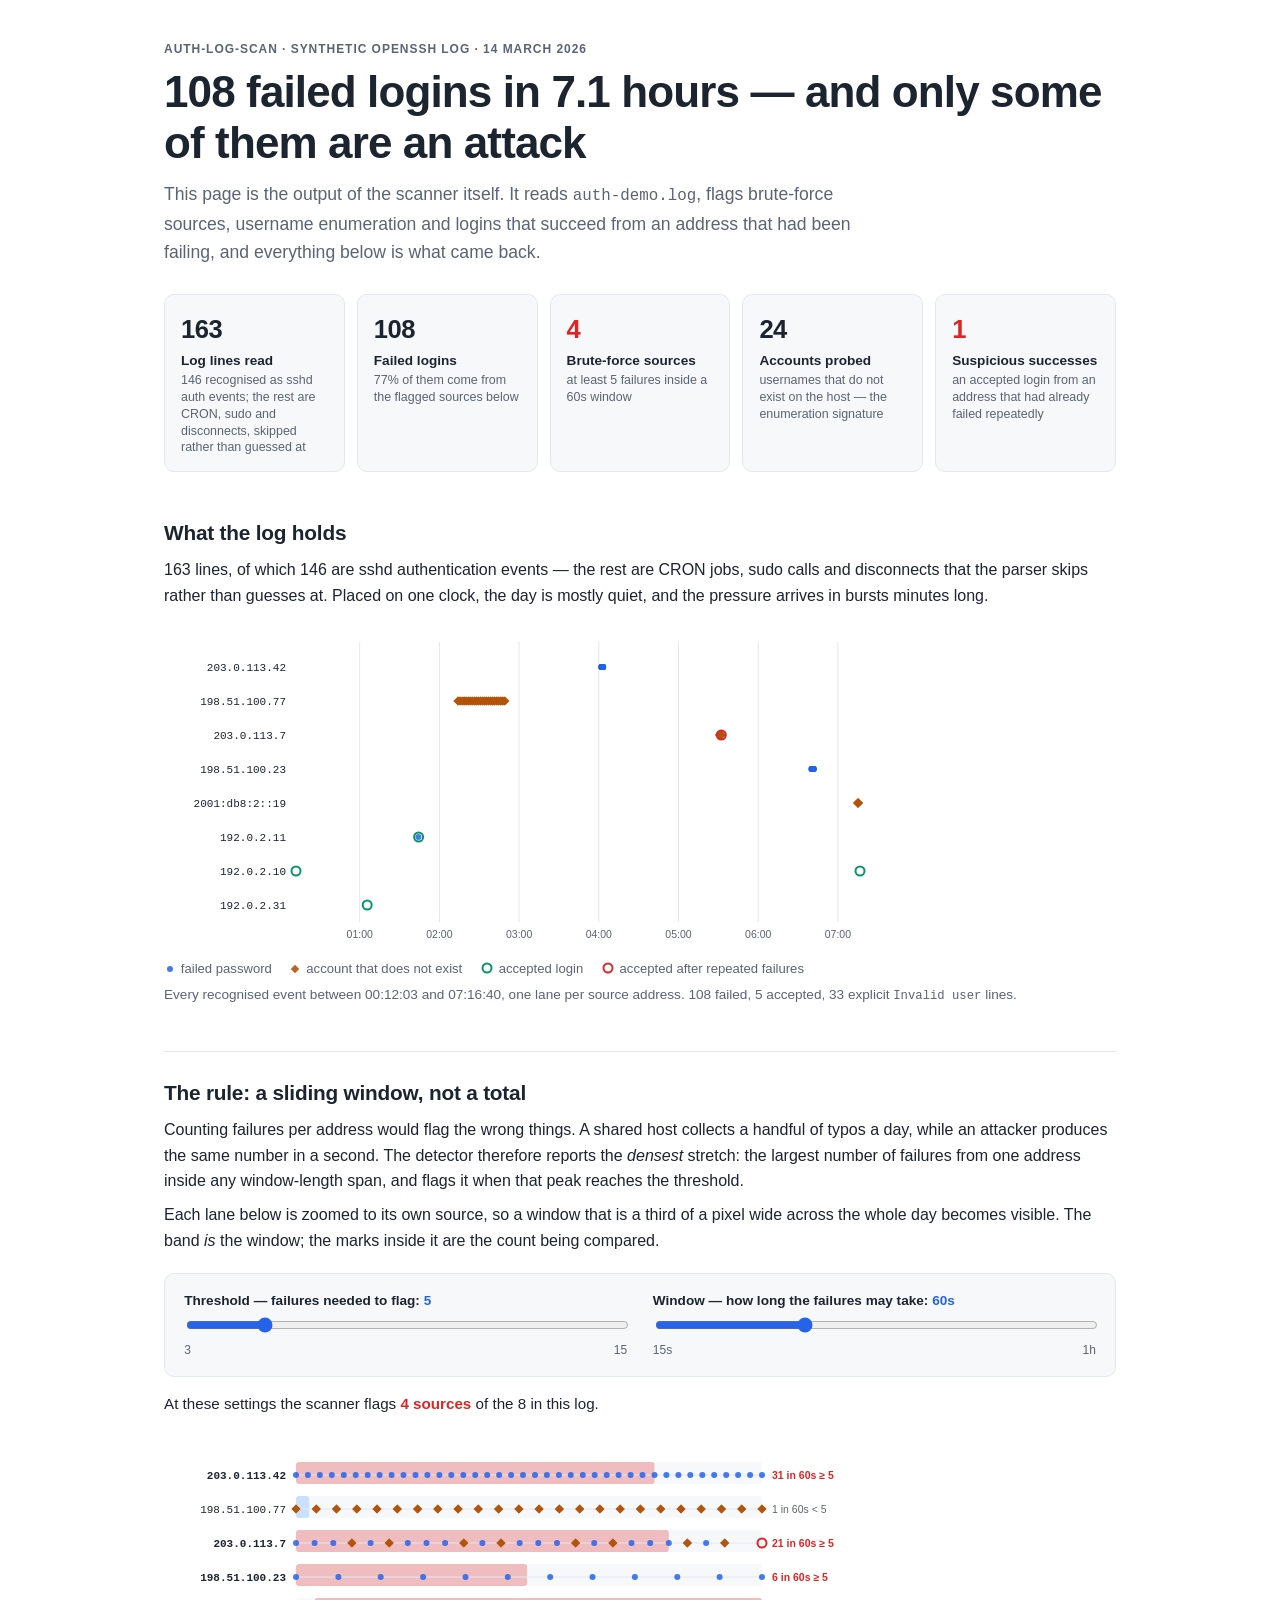
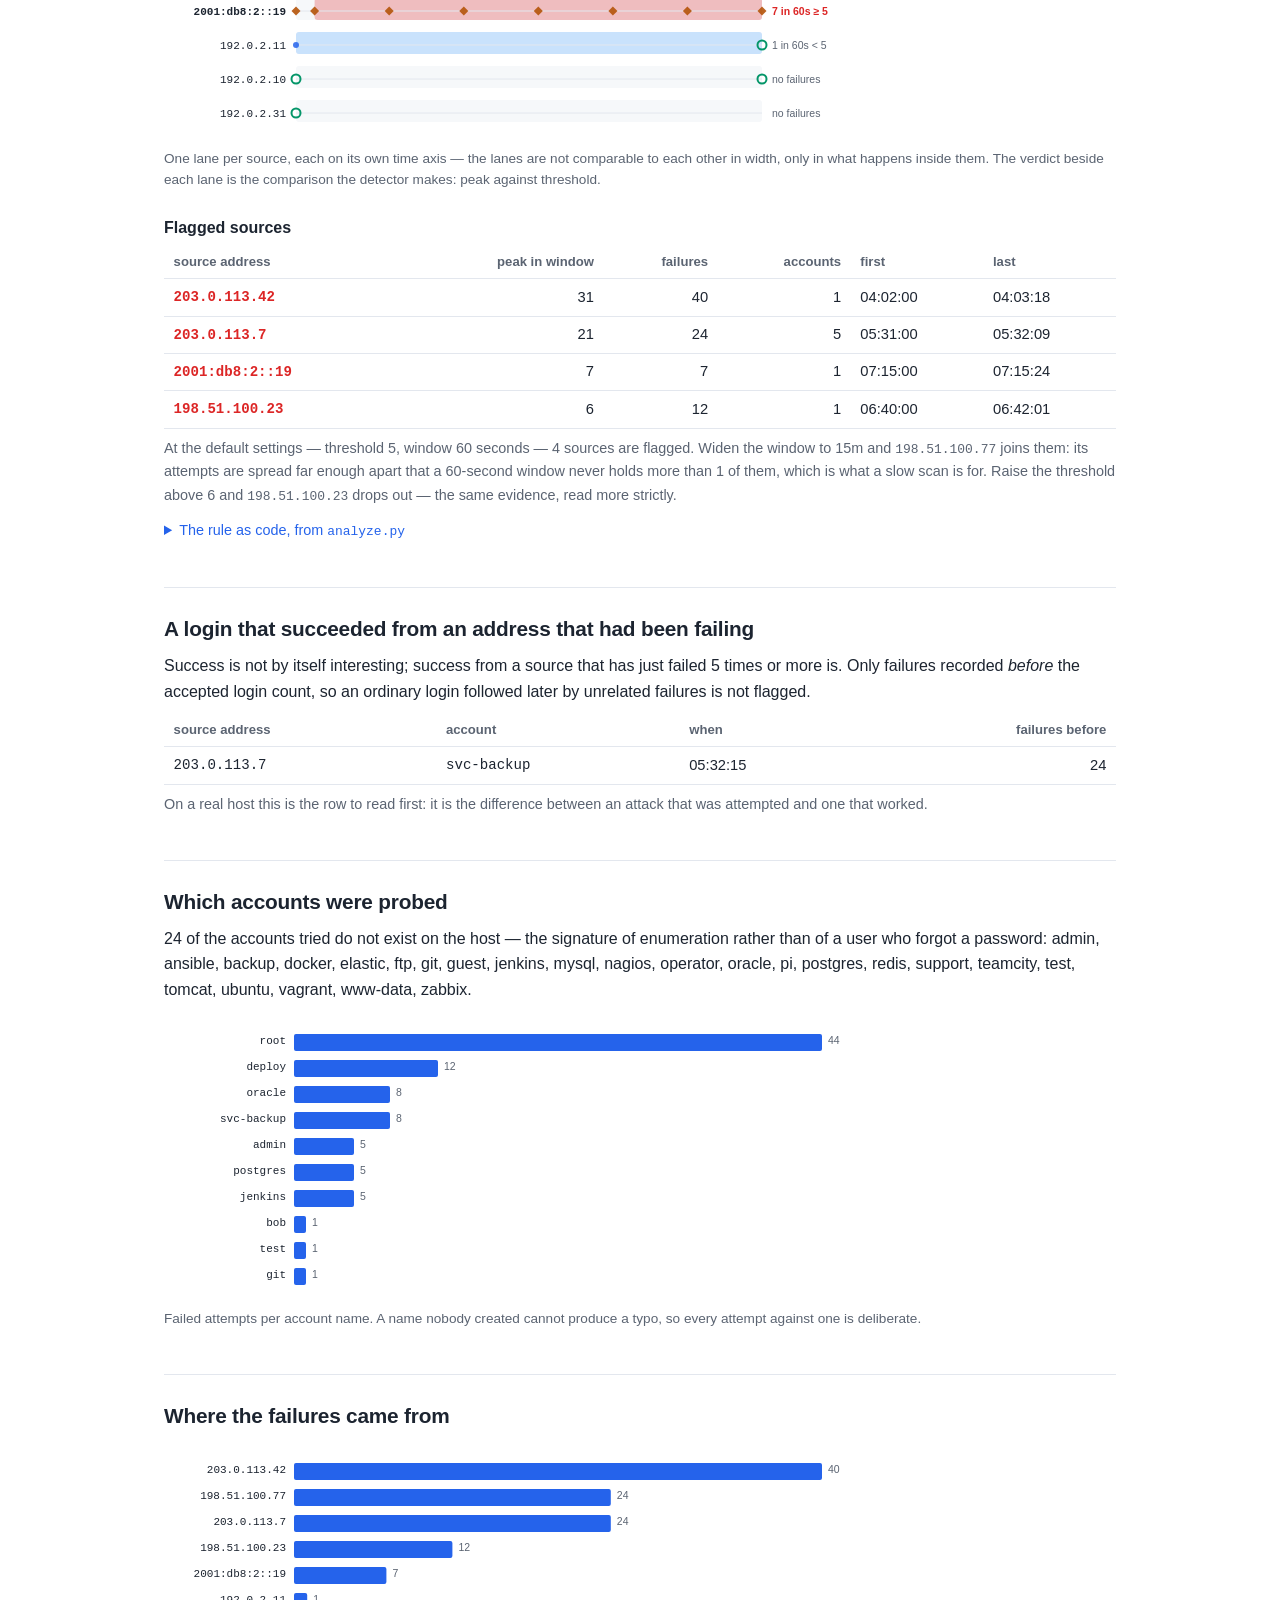
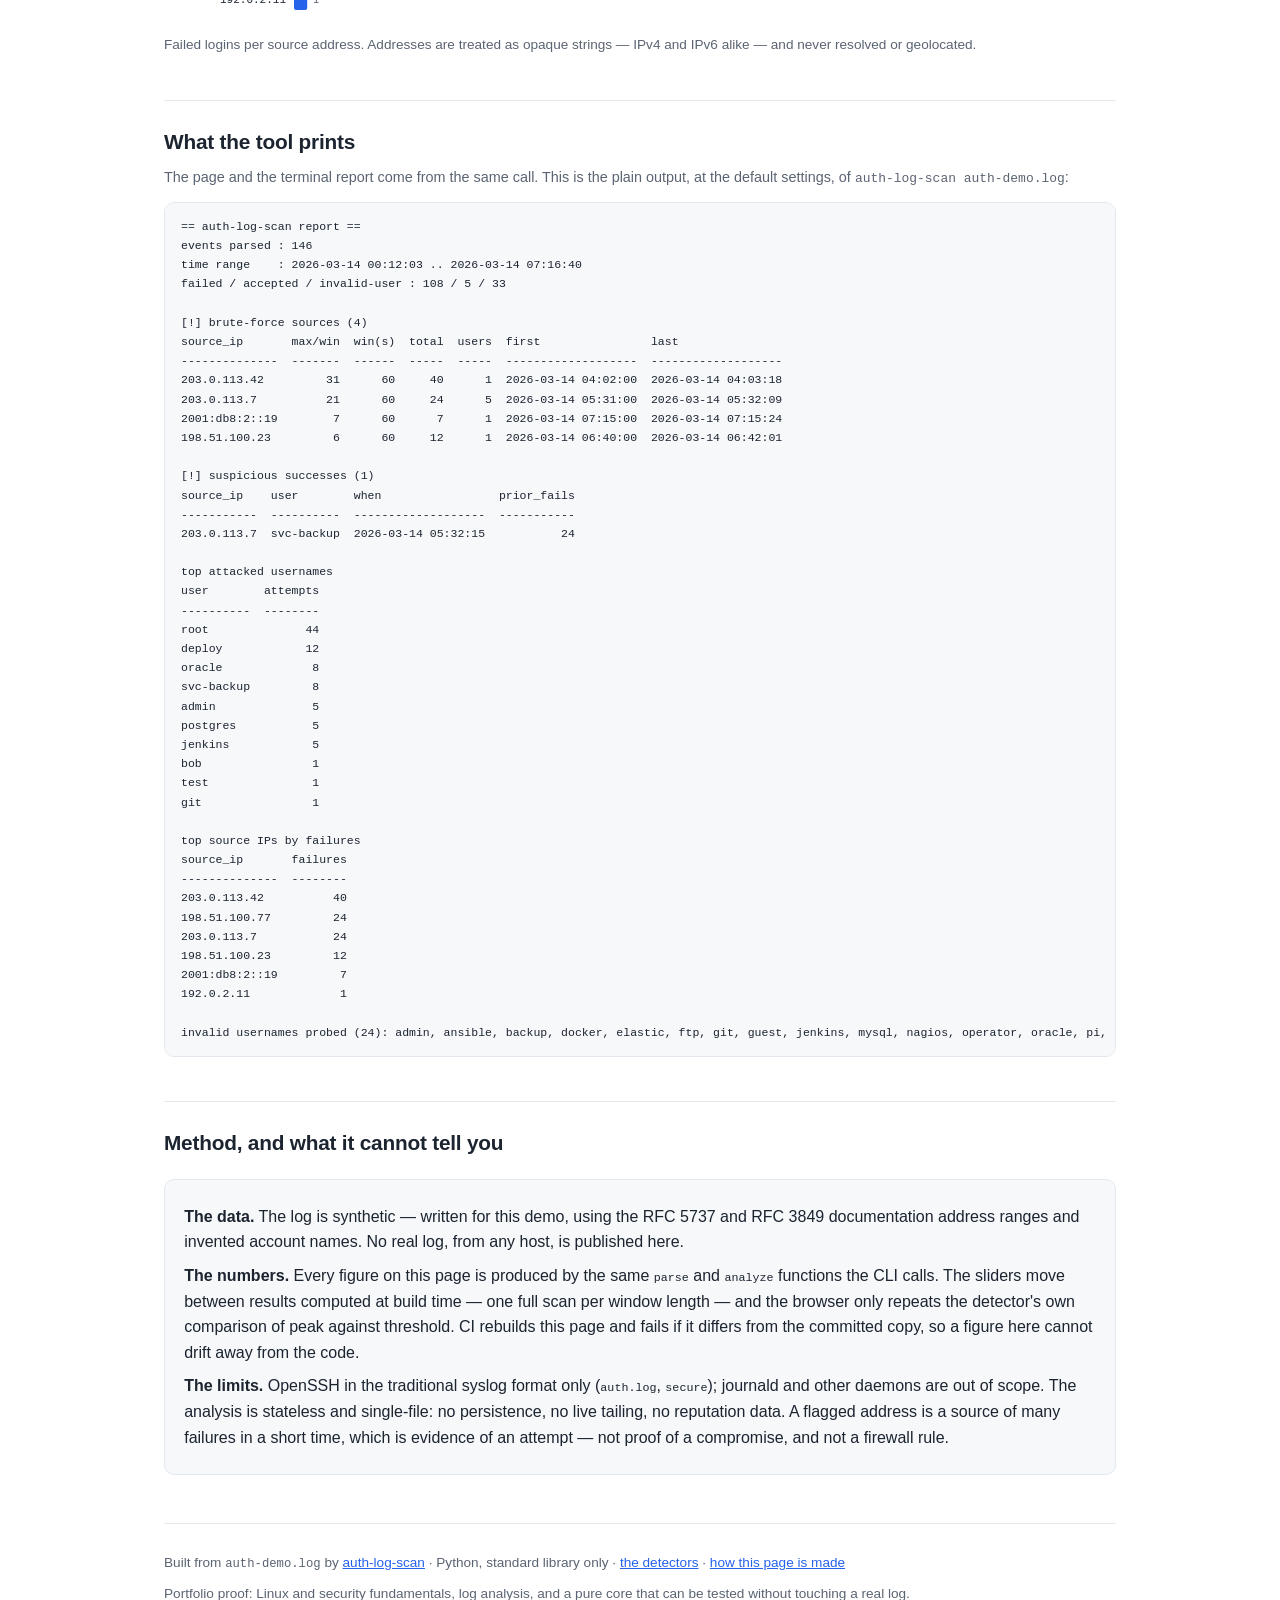
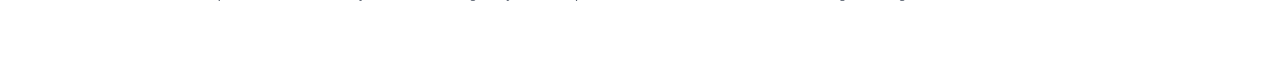
==== docs/index.html @ c18bdd67 "feat(site): publish a generated demo page on GitHub Pages The page is built by running the scanner i" ====
<!doctype html>
<html lang="en">
<head>
<meta charset="utf-8">
<meta name="viewport" content="width=device-width, initial-scale=1">
<title>auth-log-scan — what a brute-force attack looks like in an SSH log</title>
<meta name="description" content="A live demo of auth-log-scan: an OpenSSH auth log read by the real scanner, with the sliding-window rule that separates an attack from ordinary noise made visible.">
<meta property="og:type" content="website">
<meta property="og:title" content="auth-log-scan — what a brute-force attack looks like in an SSH log">
<meta property="og:description" content="The sliding-window rule behind SSH brute-force detection, shown on a synthetic auth log.">
<meta property="og:url" content="https://p0w3r223.github.io/auth-log-scan/">
<meta name="twitter:card" content="summary">
<link rel="icon" href="data:image/svg+xml,<svg xmlns=%22http://www.w3.org/2000/svg%22 viewBox=%220 0 16 16%22><text y=%2213%22 font-size=%2213%22>&#128737;</text></svg>">
<style>
/* Both colour schemes are first-class: the palette is a set of variables, and dark mode
   swaps the variables rather than restating the design. Charts inherit these too, which
   is the main reason they are inline SVG and not images. */
:root {
  color-scheme: light dark;
  --bg: #ffffff;
  --surface: #f6f8fa;
  --border: #e3e7ee;
  --text: #1c2430;
  --muted: #5b6472;
  --accent: #2563eb;
  --accent-soft: #93c5fd;
  --positive: #059669;
  --warn: #b45309;
  --danger: #dc2626;
  --radius: 10px;
}

@media (prefers-color-scheme: dark) {
  :root {
    --bg: #0f1319;
    --surface: #161c25;
    --border: #263041;
    --text: #e6eaf2;
    --muted: #98a3b6;
    --accent: #6ea8fe;
    --accent-soft: #2c4a7c;
    --positive: #34d399;
    --warn: #fbbf24;
    --danger: #f87171;
  }
}

* { box-sizing: border-box; }

body {
  font-family: -apple-system, BlinkMacSystemFont, "Segoe UI", Roboto, "Helvetica Neue",
    Arial, sans-serif;
  -webkit-font-smoothing: antialiased;
  max-width: 62rem;
  margin: 0 auto;
  padding: 2.5rem 1.25rem 4rem;
  background: var(--bg);
  color: var(--text);
  line-height: 1.6;
}

a { color: var(--accent); }
a:focus-visible, summary:focus-visible, input:focus-visible {
  outline: 2px solid var(--accent);
  outline-offset: 3px;
  border-radius: 3px;
}

.eyebrow {
  text-transform: uppercase;
  letter-spacing: 0.08em;
  font-size: 0.75rem;
  font-weight: 600;
  color: var(--muted);
  margin: 0 0 0.5rem;
}

h1 {
  font-size: clamp(1.75rem, 1.2rem + 2.2vw, 2.75rem);
  line-height: 1.15;
  letter-spacing: -0.02em;
  margin: 0 0 0.75rem;
}

h2 {
  font-size: 1.3rem;
  letter-spacing: -0.01em;
  margin: 2.75rem 0 0.35rem;
  padding-top: 1.5rem;
  border-top: 1px solid var(--border);
}

h2:first-of-type { border-top: none; padding-top: 0; }
h3 { font-size: 1rem; margin: 1.5rem 0 0.25rem; }
p { margin: 0.5rem 0; }
.lead { font-size: 1.1rem; color: var(--muted); max-width: 46rem; }
.note { color: var(--muted); font-size: 0.9rem; }
.hint { display: block; color: var(--muted); font-size: 0.85rem; font-weight: 400; }

/* KPI row: the five numbers that frame everything below. */
.kpis {
  display: grid;
  grid-template-columns: repeat(auto-fit, minmax(10rem, 1fr));
  gap: 0.75rem;
  margin: 1.75rem 0;
  padding: 0;
  list-style: none;
}

.kpi {
  background: var(--surface);
  border: 1px solid var(--border);
  border-radius: var(--radius);
  padding: 0.9rem 1rem;
}

.kpi-value { font-size: 1.6rem; font-weight: 700; letter-spacing: -0.02em; }
.kpi-value.alert { color: var(--danger); }
.kpi-label { font-size: 0.85rem; font-weight: 600; }
.kpi-note { font-size: 0.78rem; color: var(--muted); line-height: 1.35; }

.card {
  background: var(--surface);
  border: 1px solid var(--border);
  border-radius: var(--radius);
  padding: 1rem 1.2rem;
  margin: 1.25rem 0;
}

.card.caution { border-left: 3px solid var(--warn); }

figure { margin: 1rem 0 0; }
figcaption { color: var(--muted); font-size: 0.85rem; margin-top: 0.35rem; }

/* Charts scroll inside their own box; the page itself never scrolls sideways. */
.chart-wrap { overflow-x: auto; }
.chart { max-width: 100%; height: auto; display: block; }
.chart text { font-size: 11px; fill: var(--text); }
.chart .row-label { fill: var(--text); font-family: ui-monospace, SFMono-Regular, Menlo, monospace; }
.chart .bar-value, .chart .axis { fill: var(--muted); font-size: 10.5px; }
.chart .bar { fill: var(--accent); }
.chart .bar.muted { fill: var(--accent-soft); }
.chart .axis-line { stroke: var(--border); stroke-width: 1; }
.chart .lane { fill: var(--surface); }
.chart .lane-line { stroke: var(--border); stroke-width: 1; }

/* Event marks. Shape carries the meaning and colour repeats it, so the chart survives
   greyscale and colour blindness: a failure is a filled dot, an accepted login a ring,
   a probe of a non-existent account a diamond. Not scoped to `.chart`: the legend draws
   the same marks outside any chart, and a legend whose colours differ explains nothing. */
.ev-failed { fill: var(--accent); opacity: 0.85; }
.ev-invalid { fill: var(--warn); opacity: 0.9; }
.ev-accepted { fill: none; stroke: var(--positive); stroke-width: 2; }
.ev-accepted.breach { stroke: var(--danger); }

/* The sliding window itself: a band over the densest span the detector found. */
.chart .window-band { fill: var(--accent-soft); opacity: 0.45; }
.chart .row.flagged .window-band { fill: var(--danger); opacity: 0.28; }
.chart .verdict { font-size: 10.5px; fill: var(--muted); }
.chart .row.flagged .verdict { fill: var(--danger); font-weight: 600; }
.chart .row.flagged .row-label { font-weight: 700; }

.legend {
  display: flex;
  flex-wrap: wrap;
  gap: 0.35rem 1.1rem;
  margin: 0.6rem 0 0;
  padding: 0;
  list-style: none;
  font-size: 0.82rem;
  color: var(--muted);
}
.legend svg { vertical-align: -2px; margin-right: 0.3rem; }

/* Controls. Every value they can take was computed by the scanner at build time, so the
   sliders switch between real results rather than approximating them in the browser. */
.controls {
  display: grid;
  grid-template-columns: repeat(auto-fit, minmax(15rem, 1fr));
  gap: 0.9rem 1.6rem;
  background: var(--surface);
  border: 1px solid var(--border);
  border-radius: var(--radius);
  padding: 1rem 1.2rem;
  margin: 1.25rem 0 0;
}

.control label { display: block; font-size: 0.85rem; font-weight: 600; }
.control output { font-variant-numeric: tabular-nums; color: var(--accent); }
.control input[type="range"] { width: 100%; accent-color: var(--accent); margin-top: 0.35rem; }
.control .scale {
  display: flex;
  justify-content: space-between;
  font-size: 0.75rem;
  color: var(--muted);
  font-variant-numeric: tabular-nums;
}

.verdict-line {
  margin: 0.9rem 0 0;
  font-size: 0.95rem;
}
.verdict-line strong { color: var(--danger); }

/* Without JavaScript the page still holds a complete report — it is simply the one the
   default thresholds produce, so the controls are hidden rather than shown inert. */
.controls, .js-only { display: none; }
.js .controls { display: grid; }
.js .js-only { display: revert; }
.js .no-js { display: none; }

table { border-collapse: collapse; width: 100%; font-size: 0.92rem; }
th, td { text-align: left; padding: 0.4rem 0.6rem; border-bottom: 1px solid var(--border); }
th { font-weight: 600; color: var(--muted); font-size: 0.82rem; }
td.num, th.num { text-align: right; font-variant-numeric: tabular-nums; }
td.ip, td.user { font-family: ui-monospace, SFMono-Regular, Menlo, monospace; font-size: 0.88rem; }
tbody tr.flagged td.ip { color: var(--danger); font-weight: 600; }
.empty { color: var(--muted); font-size: 0.9rem; }

details { margin: 0.75rem 0; }
summary { cursor: pointer; font-size: 0.9rem; color: var(--accent); }
pre {
  overflow-x: auto;
  background: var(--surface);
  border: 1px solid var(--border);
  border-radius: var(--radius);
  padding: 0.85rem 1rem;
  font-size: 0.8rem;
  line-height: 1.5;
}
code { font-size: 0.9em; }

footer {
  margin-top: 3rem;
  padding-top: 1.25rem;
  border-top: 1px solid var(--border);
  color: var(--muted);
  font-size: 0.85rem;
}

@media print {
  body { max-width: none; }
  details, .controls { display: none; }
}
</style>
</head>
<body>

<header>
  <p class="eyebrow">auth-log-scan · synthetic OpenSSH log · 14 March 2026</p>
  <h1>108 failed logins in 7.1 hours — and only some of them are an attack</h1>
  <p class="lead">
    This page is the output of the scanner itself. It reads
    <code>auth-demo.log</code>, flags brute-force sources, username enumeration and logins that
    succeed from an address that had been failing, and everything below is what came back.
  </p>
</header>

<ul class="kpis">
<li class="kpi"><div class="kpi-value">163</div><div class="kpi-label">Log lines read</div><div class="kpi-note">146 recognised as sshd auth events; the rest are CRON, sudo and disconnects, skipped rather than guessed at</div></li><li class="kpi"><div class="kpi-value">108</div><div class="kpi-label">Failed logins</div><div class="kpi-note">77% of them come from the flagged sources below</div></li><li class="kpi"><div class="kpi-value alert">4</div><div class="kpi-label">Brute-force sources</div><div class="kpi-note">at least 5 failures inside a 60s window</div></li><li class="kpi"><div class="kpi-value">24</div><div class="kpi-label">Accounts probed</div><div class="kpi-note">usernames that do not exist on the host — the enumeration signature</div></li><li class="kpi"><div class="kpi-value alert">1</div><div class="kpi-label">Suspicious successes</div><div class="kpi-note">an accepted login from an address that had already failed repeatedly</div></li>
</ul>

<h2>What the log holds</h2>
<p>
  163 lines, of which 146 are sshd authentication events — the rest are CRON
  jobs, sudo calls and disconnects that the parser skips rather than guesses at. Placed on
  one clock, the day is mostly quiet, and the pressure arrives in bursts minutes long.
</p>
<figure>
  <div class="chart-wrap"><svg class="chart" viewBox="0 0 720 324" width="720" height="324" role="img" aria-label="Authentication events by source address over the day" xmlns="http://www.w3.org/2000/svg"><title>Authentication events by source address over the day</title><line class="lane-line" x1="195.7" x2="195.7" y1="18" y2="298"></line><text class="axis" x="195.7" y="314" text-anchor="middle">01:00</text><line class="lane-line" x1="275.4" x2="275.4" y1="18" y2="298"></line><text class="axis" x="275.4" y="314" text-anchor="middle">02:00</text><line class="lane-line" x1="355.1" x2="355.1" y1="18" y2="298"></line><text class="axis" x="355.1" y="314" text-anchor="middle">03:00</text><line class="lane-line" x1="434.8" x2="434.8" y1="18" y2="298"></line><text class="axis" x="434.8" y="314" text-anchor="middle">04:00</text><line class="lane-line" x1="514.5" x2="514.5" y1="18" y2="298"></line><text class="axis" x="514.5" y="314" text-anchor="middle">05:00</text><line class="lane-line" x1="594.2" x2="594.2" y1="18" y2="298"></line><text class="axis" x="594.2" y="314" text-anchor="middle">06:00</text><line class="lane-line" x1="673.9" x2="673.9" y1="18" y2="298"></line><text class="axis" x="673.9" y="314" text-anchor="middle">07:00</text><text class="row-label" x="122" y="47.0" text-anchor="end">203.0.113.42</text><circle class="ev-failed" cx="437.4" cy="43.0" r="3"></circle><circle class="ev-failed" cx="437.5" cy="43.0" r="3"></circle><circle class="ev-failed" cx="437.5" cy="43.0" r="3"></circle><circle class="ev-failed" cx="437.6" cy="43.0" r="3"></circle><circle class="ev-failed" cx="437.6" cy="43.0" r="3"></circle><circle class="ev-failed" cx="437.7" cy="43.0" r="3"></circle><circle class="ev-failed" cx="437.7" cy="43.0" r="3"></circle><circle class="ev-failed" cx="437.7" cy="43.0" r="3"></circle><circle class="ev-failed" cx="437.8" cy="43.0" r="3"></circle><circle class="ev-failed" cx="437.8" cy="43.0" r="3"></circle><circle class="ev-failed" cx="437.9" cy="43.0" r="3"></circle><circle class="ev-failed" cx="437.9" cy="43.0" r="3"></circle><circle class="ev-failed" cx="438.0" cy="43.0" r="3"></circle><circle class="ev-failed" cx="438.0" cy="43.0" r="3"></circle><circle class="ev-failed" cx="438.1" cy="43.0" r="3"></circle><circle class="ev-failed" cx="438.1" cy="43.0" r="3"></circle><circle class="ev-failed" cx="438.1" cy="43.0" r="3"></circle><circle class="ev-failed" cx="438.2" cy="43.0" r="3"></circle><circle class="ev-failed" cx="438.2" cy="43.0" r="3"></circle><circle class="ev-failed" cx="438.3" cy="43.0" r="3"></circle><circle class="ev-failed" cx="438.3" cy="43.0" r="3"></circle><circle class="ev-failed" cx="438.4" cy="43.0" r="3"></circle><circle class="ev-failed" cx="438.4" cy="43.0" r="3"></circle><circle class="ev-failed" cx="438.5" cy="43.0" r="3"></circle><circle class="ev-failed" cx="438.5" cy="43.0" r="3"></circle><circle class="ev-failed" cx="438.5" cy="43.0" r="3"></circle><circle class="ev-failed" cx="438.6" cy="43.0" r="3"></circle><circle class="ev-failed" cx="438.6" cy="43.0" r="3"></circle><circle class="ev-failed" cx="438.7" cy="43.0" r="3"></circle><circle class="ev-failed" cx="438.7" cy="43.0" r="3"></circle><circle class="ev-failed" cx="438.8" cy="43.0" r="3"></circle><circle class="ev-failed" cx="438.8" cy="43.0" r="3"></circle><circle class="ev-failed" cx="438.8" cy="43.0" r="3"></circle><circle class="ev-failed" cx="438.9" cy="43.0" r="3"></circle><circle class="ev-failed" cx="438.9" cy="43.0" r="3"></circle><circle class="ev-failed" cx="439.0" cy="43.0" r="3"></circle><circle class="ev-failed" cx="439.0" cy="43.0" r="3"></circle><circle class="ev-failed" cx="439.1" cy="43.0" r="3"></circle><circle class="ev-failed" cx="439.1" cy="43.0" r="3"></circle><circle class="ev-failed" cx="439.2" cy="43.0" r="3"></circle><text class="row-label" x="122" y="81.0" text-anchor="end">198.51.100.77</text><rect class="ev-invalid" x="290.8" y="73.8" width="6.4" height="6.4" transform="rotate(45 294.0 77.0)"></rect><rect class="ev-invalid" x="290.8" y="73.8" width="6.4" height="6.4" transform="rotate(45 294.0 77.0)"></rect><rect class="ev-invalid" x="292.8" y="73.8" width="6.4" height="6.4" transform="rotate(45 296.0 77.0)"></rect><rect class="ev-invalid" x="292.8" y="73.8" width="6.4" height="6.4" transform="rotate(45 296.0 77.0)"></rect><rect class="ev-invalid" x="294.9" y="73.8" width="6.4" height="6.4" transform="rotate(45 298.1 77.0)"></rect><rect class="ev-invalid" x="294.9" y="73.8" width="6.4" height="6.4" transform="rotate(45 298.1 77.0)"></rect><rect class="ev-invalid" x="296.9" y="73.8" width="6.4" height="6.4" transform="rotate(45 300.1 77.0)"></rect><rect class="ev-invalid" x="296.9" y="73.8" width="6.4" height="6.4" transform="rotate(45 300.1 77.0)"></rect><rect class="ev-invalid" x="298.9" y="73.8" width="6.4" height="6.4" transform="rotate(45 302.1 77.0)"></rect><rect class="ev-invalid" x="298.9" y="73.8" width="6.4" height="6.4" transform="rotate(45 302.1 77.0)"></rect><rect class="ev-invalid" x="301.0" y="73.8" width="6.4" height="6.4" transform="rotate(45 304.2 77.0)"></rect><rect class="ev-invalid" x="301.0" y="73.8" width="6.4" height="6.4" transform="rotate(45 304.2 77.0)"></rect><rect class="ev-invalid" x="303.0" y="73.8" width="6.4" height="6.4" transform="rotate(45 306.2 77.0)"></rect><rect class="ev-invalid" x="303.0" y="73.8" width="6.4" height="6.4" transform="rotate(45 306.2 77.0)"></rect><rect class="ev-invalid" x="305.0" y="73.8" width="6.4" height="6.4" transform="rotate(45 308.2 77.0)"></rect><rect class="ev-invalid" x="305.0" y="73.8" width="6.4" height="6.4" transform="rotate(45 308.2 77.0)"></rect><rect class="ev-invalid" x="307.1" y="73.8" width="6.4" height="6.4" transform="rotate(45 310.3 77.0)"></rect><rect class="ev-invalid" x="307.1" y="73.8" width="6.4" height="6.4" transform="rotate(45 310.3 77.0)"></rect><rect class="ev-invalid" x="309.1" y="73.8" width="6.4" height="6.4" transform="rotate(45 312.3 77.0)"></rect><rect class="ev-invalid" x="309.1" y="73.8" width="6.4" height="6.4" transform="rotate(45 312.3 77.0)"></rect><rect class="ev-invalid" x="311.1" y="73.8" width="6.4" height="6.4" transform="rotate(45 314.3 77.0)"></rect><rect class="ev-invalid" x="311.1" y="73.8" width="6.4" height="6.4" transform="rotate(45 314.3 77.0)"></rect><rect class="ev-invalid" x="313.2" y="73.8" width="6.4" height="6.4" transform="rotate(45 316.4 77.0)"></rect><rect class="ev-invalid" x="313.2" y="73.8" width="6.4" height="6.4" transform="rotate(45 316.4 77.0)"></rect><rect class="ev-invalid" x="315.2" y="73.8" width="6.4" height="6.4" transform="rotate(45 318.4 77.0)"></rect><rect class="ev-invalid" x="315.2" y="73.8" width="6.4" height="6.4" transform="rotate(45 318.4 77.0)"></rect><rect class="ev-invalid" x="317.3" y="73.8" width="6.4" height="6.4" transform="rotate(45 320.5 77.0)"></rect><rect class="ev-invalid" x="317.3" y="73.8" width="6.4" height="6.4" transform="rotate(45 320.5 77.0)"></rect><rect class="ev-invalid" x="319.3" y="73.8" width="6.4" height="6.4" transform="rotate(45 322.5 77.0)"></rect><rect class="ev-invalid" x="319.3" y="73.8" width="6.4" height="6.4" transform="rotate(45 322.5 77.0)"></rect><rect class="ev-invalid" x="321.3" y="73.8" width="6.4" height="6.4" transform="rotate(45 324.5 77.0)"></rect><rect class="ev-invalid" x="321.3" y="73.8" width="6.4" height="6.4" transform="rotate(45 324.5 77.0)"></rect><rect class="ev-invalid" x="323.4" y="73.8" width="6.4" height="6.4" transform="rotate(45 326.6 77.0)"></rect><rect class="ev-invalid" x="323.4" y="73.8" width="6.4" height="6.4" transform="rotate(45 326.6 77.0)"></rect><rect class="ev-invalid" x="325.4" y="73.8" width="6.4" height="6.4" transform="rotate(45 328.6 77.0)"></rect><rect class="ev-invalid" x="325.4" y="73.8" width="6.4" height="6.4" transform="rotate(45 328.6 77.0)"></rect><rect class="ev-invalid" x="327.4" y="73.8" width="6.4" height="6.4" transform="rotate(45 330.6 77.0)"></rect><rect class="ev-invalid" x="327.4" y="73.8" width="6.4" height="6.4" transform="rotate(45 330.6 77.0)"></rect><rect class="ev-invalid" x="329.5" y="73.8" width="6.4" height="6.4" transform="rotate(45 332.7 77.0)"></rect><rect class="ev-invalid" x="329.5" y="73.8" width="6.4" height="6.4" transform="rotate(45 332.7 77.0)"></rect><rect class="ev-invalid" x="331.5" y="73.8" width="6.4" height="6.4" transform="rotate(45 334.7 77.0)"></rect><rect class="ev-invalid" x="331.5" y="73.8" width="6.4" height="6.4" transform="rotate(45 334.7 77.0)"></rect><rect class="ev-invalid" x="333.6" y="73.8" width="6.4" height="6.4" transform="rotate(45 336.8 77.0)"></rect><rect class="ev-invalid" x="333.6" y="73.8" width="6.4" height="6.4" transform="rotate(45 336.8 77.0)"></rect><rect class="ev-invalid" x="335.6" y="73.8" width="6.4" height="6.4" transform="rotate(45 338.8 77.0)"></rect><rect class="ev-invalid" x="335.6" y="73.8" width="6.4" height="6.4" transform="rotate(45 338.8 77.0)"></rect><rect class="ev-invalid" x="337.6" y="73.8" width="6.4" height="6.4" transform="rotate(45 340.8 77.0)"></rect><rect class="ev-invalid" x="337.6" y="73.8" width="6.4" height="6.4" transform="rotate(45 340.8 77.0)"></rect><text class="row-label" x="122" y="115.0" text-anchor="end">203.0.113.7</text><circle class="ev-failed" cx="555.6" cy="111.0" r="3"></circle><circle class="ev-failed" cx="555.7" cy="111.0" r="3"></circle><circle class="ev-failed" cx="555.8" cy="111.0" r="3"></circle><rect class="ev-invalid" x="552.6" y="107.8" width="6.4" height="6.4" transform="rotate(45 555.8 111.0)"></rect><rect class="ev-invalid" x="552.6" y="107.8" width="6.4" height="6.4" transform="rotate(45 555.8 111.0)"></rect><circle class="ev-failed" cx="555.9" cy="111.0" r="3"></circle><rect class="ev-invalid" x="552.8" y="107.8" width="6.4" height="6.4" transform="rotate(45 556.0 111.0)"></rect><rect class="ev-invalid" x="552.8" y="107.8" width="6.4" height="6.4" transform="rotate(45 556.0 111.0)"></rect><circle class="ev-failed" cx="556.0" cy="111.0" r="3"></circle><circle class="ev-failed" cx="556.1" cy="111.0" r="3"></circle><circle class="ev-failed" cx="556.2" cy="111.0" r="3"></circle><rect class="ev-invalid" x="553.0" y="107.8" width="6.4" height="6.4" transform="rotate(45 556.2 111.0)"></rect><rect class="ev-invalid" x="553.0" y="107.8" width="6.4" height="6.4" transform="rotate(45 556.2 111.0)"></rect><circle class="ev-failed" cx="556.3" cy="111.0" r="3"></circle><rect class="ev-invalid" x="553.2" y="107.8" width="6.4" height="6.4" transform="rotate(45 556.4 111.0)"></rect><rect class="ev-invalid" x="553.2" y="107.8" width="6.4" height="6.4" transform="rotate(45 556.4 111.0)"></rect><circle class="ev-failed" cx="556.4" cy="111.0" r="3"></circle><circle class="ev-failed" cx="556.5" cy="111.0" r="3"></circle><circle class="ev-failed" cx="556.6" cy="111.0" r="3"></circle><rect class="ev-invalid" x="553.4" y="107.8" width="6.4" height="6.4" transform="rotate(45 556.6 111.0)"></rect><rect class="ev-invalid" x="553.4" y="107.8" width="6.4" height="6.4" transform="rotate(45 556.6 111.0)"></rect><circle class="ev-failed" cx="556.7" cy="111.0" r="3"></circle><rect class="ev-invalid" x="553.6" y="107.8" width="6.4" height="6.4" transform="rotate(45 556.8 111.0)"></rect><rect class="ev-invalid" x="553.6" y="107.8" width="6.4" height="6.4" transform="rotate(45 556.8 111.0)"></rect><circle class="ev-failed" cx="556.8" cy="111.0" r="3"></circle><circle class="ev-failed" cx="556.9" cy="111.0" r="3"></circle><circle class="ev-failed" cx="557.0" cy="111.0" r="3"></circle><rect class="ev-invalid" x="553.8" y="107.8" width="6.4" height="6.4" transform="rotate(45 557.0 111.0)"></rect><rect class="ev-invalid" x="553.8" y="107.8" width="6.4" height="6.4" transform="rotate(45 557.0 111.0)"></rect><circle class="ev-failed" cx="557.1" cy="111.0" r="3"></circle><rect class="ev-invalid" x="554.0" y="107.8" width="6.4" height="6.4" transform="rotate(45 557.2 111.0)"></rect><rect class="ev-invalid" x="554.0" y="107.8" width="6.4" height="6.4" transform="rotate(45 557.2 111.0)"></rect><circle class="ev-accepted breach" cx="557.3" cy="111.0" r="4.5"></circle><text class="row-label" x="122" y="149.0" text-anchor="end">198.51.100.23</text><circle class="ev-failed" cx="647.3" cy="145.0" r="3"></circle><circle class="ev-failed" cx="647.5" cy="145.0" r="3"></circle><circle class="ev-failed" cx="647.8" cy="145.0" r="3"></circle><circle class="ev-failed" cx="648.0" cy="145.0" r="3"></circle><circle class="ev-failed" cx="648.3" cy="145.0" r="3"></circle><circle class="ev-failed" cx="648.5" cy="145.0" r="3"></circle><circle class="ev-failed" cx="648.8" cy="145.0" r="3"></circle><circle class="ev-failed" cx="649.0" cy="145.0" r="3"></circle><circle class="ev-failed" cx="649.2" cy="145.0" r="3"></circle><circle class="ev-failed" cx="649.5" cy="145.0" r="3"></circle><circle class="ev-failed" cx="649.7" cy="145.0" r="3"></circle><circle class="ev-failed" cx="650.0" cy="145.0" r="3"></circle><text class="row-label" x="122" y="183.0" text-anchor="end">2001:db8:2::19</text><rect class="ev-invalid" x="690.6" y="175.8" width="6.4" height="6.4" transform="rotate(45 693.8 179.0)"></rect><rect class="ev-invalid" x="690.6" y="175.8" width="6.4" height="6.4" transform="rotate(45 693.8 179.0)"></rect><rect class="ev-invalid" x="690.7" y="175.8" width="6.4" height="6.4" transform="rotate(45 693.9 179.0)"></rect><rect class="ev-invalid" x="690.8" y="175.8" width="6.4" height="6.4" transform="rotate(45 694.0 179.0)"></rect><rect class="ev-invalid" x="690.9" y="175.8" width="6.4" height="6.4" transform="rotate(45 694.1 179.0)"></rect><rect class="ev-invalid" x="690.9" y="175.8" width="6.4" height="6.4" transform="rotate(45 694.1 179.0)"></rect><rect class="ev-invalid" x="691.0" y="175.8" width="6.4" height="6.4" transform="rotate(45 694.2 179.0)"></rect><rect class="ev-invalid" x="691.1" y="175.8" width="6.4" height="6.4" transform="rotate(45 694.3 179.0)"></rect><text class="row-label" x="122" y="217.0" text-anchor="end">192.0.2.11</text><circle class="ev-failed" cx="254.4" cy="213.0" r="3"></circle><circle class="ev-accepted" cx="254.6" cy="213.0" r="4.5"></circle><text class="row-label" x="122" y="251.0" text-anchor="end">192.0.2.10</text><circle class="ev-accepted" cx="132.0" cy="247.0" r="4.5"></circle><circle class="ev-accepted" cx="696.0" cy="247.0" r="4.5"></circle><text class="row-label" x="122" y="285.0" text-anchor="end">192.0.2.31</text><circle class="ev-accepted" cx="203.2" cy="281.0" r="4.5"></circle></svg></div>
  <ul class="legend">
    <li><svg width="12" height="12" aria-hidden="true"><circle class="ev-failed" cx="6" cy="6" r="3"></circle></svg>failed password</li>
    <li><svg width="12" height="12" aria-hidden="true"><rect class="ev-invalid" x="3" y="3" width="6" height="6" transform="rotate(45 6 6)"></rect></svg>account that does not exist</li>
    <li><svg width="14" height="14" aria-hidden="true"><circle class="ev-accepted" cx="7" cy="7" r="4.5"></circle></svg>accepted login</li>
    <li><svg width="14" height="14" aria-hidden="true"><circle class="ev-accepted breach" cx="7" cy="7" r="4.5"></circle></svg>accepted after repeated failures</li>
  </ul>
  <figcaption>
    Every recognised event between 00:12:03 and 07:16:40, one lane per source address.
    108 failed, 5 accepted, 33 explicit <code>Invalid user</code>
    lines.
  </figcaption>
</figure>

<h2>The rule: a sliding window, not a total</h2>
<p>
  Counting failures per address would flag the wrong things. A shared host collects a
  handful of typos a day, while an attacker produces the same number in a second. The
  detector therefore reports the <em>densest</em> stretch: the largest number of failures
  from one address inside any window-length span, and flags it when that peak reaches the
  threshold.
</p>
<p>
  Each lane below is zoomed to its own source, so a window that is a third of a pixel wide
  across the whole day becomes visible. The band <em>is</em> the window; the marks inside
  it are the count being compared.
</p>

<div class="controls">
  <div class="control">
    <label for="threshold">Threshold — failures needed to flag: <output id="threshold-value">5</output></label>
    <input type="range" id="threshold" min="0" max="12" step="1" value="2" aria-label="failures needed to flag a source">
    <div class="scale"><span>3</span><span>15</span></div>
  </div>
  <div class="control">
    <label for="window">Window — how long the failures may take: <output id="window-value">60s</output></label>
    <input type="range" id="window" min="0" max="6" step="1" value="2" aria-label="length of the sliding window">
    <div class="scale"><span>15s</span><span>1h</span></div>
  </div>
</div>
<p class="verdict-line js-only" id="verdict-line"></p>
<p class="note no-js">
  Shown at the defaults the CLI uses: threshold 5,
  window 60 seconds. With JavaScript on, the two settings become sliders over
  results this build already computed.
</p>

<figure>
  <div class="chart-wrap"><svg class="chart" viewBox="0 0 720 310" width="720" height="310" role="img" aria-label="Failures per source with the densest window banded" id="window-chart" xmlns="http://www.w3.org/2000/svg"><title>Failures per source with the densest window banded</title><g class="row flagged" data-row="203.0.113.42"><rect class="lane" x="132" y="30.0" width="466" height="22" rx="3"></rect><rect class="window-band" data-band="203.0.113.42" x="132.0" y="30.0" width="358.5" height="22" rx="3"></rect><line class="lane-line" x1="132" x2="598" y1="43.0" y2="43.0"></line><circle class="ev-failed" cx="132.0" cy="43.0" r="3"></circle><circle class="ev-failed" cx="143.9" cy="43.0" r="3"></circle><circle class="ev-failed" cx="155.9" cy="43.0" r="3"></circle><circle class="ev-failed" cx="167.8" cy="43.0" r="3"></circle><circle class="ev-failed" cx="179.8" cy="43.0" r="3"></circle><circle class="ev-failed" cx="191.7" cy="43.0" r="3"></circle><circle class="ev-failed" cx="203.7" cy="43.0" r="3"></circle><circle class="ev-failed" cx="215.6" cy="43.0" r="3"></circle><circle class="ev-failed" cx="227.6" cy="43.0" r="3"></circle><circle class="ev-failed" cx="239.5" cy="43.0" r="3"></circle><circle class="ev-failed" cx="251.5" cy="43.0" r="3"></circle><circle class="ev-failed" cx="263.4" cy="43.0" r="3"></circle><circle class="ev-failed" cx="275.4" cy="43.0" r="3"></circle><circle class="ev-failed" cx="287.3" cy="43.0" r="3"></circle><circle class="ev-failed" cx="299.3" cy="43.0" r="3"></circle><circle class="ev-failed" cx="311.2" cy="43.0" r="3"></circle><circle class="ev-failed" cx="323.2" cy="43.0" r="3"></circle><circle class="ev-failed" cx="335.1" cy="43.0" r="3"></circle><circle class="ev-failed" cx="347.1" cy="43.0" r="3"></circle><circle class="ev-failed" cx="359.0" cy="43.0" r="3"></circle><circle class="ev-failed" cx="371.0" cy="43.0" r="3"></circle><circle class="ev-failed" cx="382.9" cy="43.0" r="3"></circle><circle class="ev-failed" cx="394.9" cy="43.0" r="3"></circle><circle class="ev-failed" cx="406.8" cy="43.0" r="3"></circle><circle class="ev-failed" cx="418.8" cy="43.0" r="3"></circle><circle class="ev-failed" cx="430.7" cy="43.0" r="3"></circle><circle class="ev-failed" cx="442.7" cy="43.0" r="3"></circle><circle class="ev-failed" cx="454.6" cy="43.0" r="3"></circle><circle class="ev-failed" cx="466.6" cy="43.0" r="3"></circle><circle class="ev-failed" cx="478.5" cy="43.0" r="3"></circle><circle class="ev-failed" cx="490.5" cy="43.0" r="3"></circle><circle class="ev-failed" cx="502.4" cy="43.0" r="3"></circle><circle class="ev-failed" cx="514.4" cy="43.0" r="3"></circle><circle class="ev-failed" cx="526.3" cy="43.0" r="3"></circle><circle class="ev-failed" cx="538.3" cy="43.0" r="3"></circle><circle class="ev-failed" cx="550.2" cy="43.0" r="3"></circle><circle class="ev-failed" cx="562.2" cy="43.0" r="3"></circle><circle class="ev-failed" cx="574.1" cy="43.0" r="3"></circle><circle class="ev-failed" cx="586.1" cy="43.0" r="3"></circle><circle class="ev-failed" cx="598.0" cy="43.0" r="3"></circle><text class="row-label" x="122" y="47.0" text-anchor="end">203.0.113.42</text><text class="verdict" data-verdict="203.0.113.42" x="608.0" y="47.0">31 in 60s ≥ 5</text></g><g class="row" data-row="198.51.100.77"><rect class="lane" x="132" y="64.0" width="466" height="22" rx="3"></rect><rect class="window-band" data-band="198.51.100.77" x="132.0" y="64.0" width="13.2" height="22" rx="3"></rect><line class="lane-line" x1="132" x2="598" y1="77.0" y2="77.0"></line><rect class="ev-invalid" x="128.8" y="73.8" width="6.4" height="6.4" transform="rotate(45 132.0 77.0)"></rect><rect class="ev-invalid" x="128.8" y="73.8" width="6.4" height="6.4" transform="rotate(45 132.0 77.0)"></rect><rect class="ev-invalid" x="149.1" y="73.8" width="6.4" height="6.4" transform="rotate(45 152.3 77.0)"></rect><rect class="ev-invalid" x="149.1" y="73.8" width="6.4" height="6.4" transform="rotate(45 152.3 77.0)"></rect><rect class="ev-invalid" x="169.3" y="73.8" width="6.4" height="6.4" transform="rotate(45 172.5 77.0)"></rect><rect class="ev-invalid" x="169.3" y="73.8" width="6.4" height="6.4" transform="rotate(45 172.5 77.0)"></rect><rect class="ev-invalid" x="189.6" y="73.8" width="6.4" height="6.4" transform="rotate(45 192.8 77.0)"></rect><rect class="ev-invalid" x="189.6" y="73.8" width="6.4" height="6.4" transform="rotate(45 192.8 77.0)"></rect><rect class="ev-invalid" x="209.8" y="73.8" width="6.4" height="6.4" transform="rotate(45 213.0 77.0)"></rect><rect class="ev-invalid" x="209.8" y="73.8" width="6.4" height="6.4" transform="rotate(45 213.0 77.0)"></rect><rect class="ev-invalid" x="230.1" y="73.8" width="6.4" height="6.4" transform="rotate(45 233.3 77.0)"></rect><rect class="ev-invalid" x="230.1" y="73.8" width="6.4" height="6.4" transform="rotate(45 233.3 77.0)"></rect><rect class="ev-invalid" x="250.4" y="73.8" width="6.4" height="6.4" transform="rotate(45 253.6 77.0)"></rect><rect class="ev-invalid" x="250.4" y="73.8" width="6.4" height="6.4" transform="rotate(45 253.6 77.0)"></rect><rect class="ev-invalid" x="270.6" y="73.8" width="6.4" height="6.4" transform="rotate(45 273.8 77.0)"></rect><rect class="ev-invalid" x="270.6" y="73.8" width="6.4" height="6.4" transform="rotate(45 273.8 77.0)"></rect><rect class="ev-invalid" x="290.9" y="73.8" width="6.4" height="6.4" transform="rotate(45 294.1 77.0)"></rect><rect class="ev-invalid" x="290.9" y="73.8" width="6.4" height="6.4" transform="rotate(45 294.1 77.0)"></rect><rect class="ev-invalid" x="311.1" y="73.8" width="6.4" height="6.4" transform="rotate(45 314.3 77.0)"></rect><rect class="ev-invalid" x="311.1" y="73.8" width="6.4" height="6.4" transform="rotate(45 314.3 77.0)"></rect><rect class="ev-invalid" x="331.4" y="73.8" width="6.4" height="6.4" transform="rotate(45 334.6 77.0)"></rect><rect class="ev-invalid" x="331.4" y="73.8" width="6.4" height="6.4" transform="rotate(45 334.6 77.0)"></rect><rect class="ev-invalid" x="351.7" y="73.8" width="6.4" height="6.4" transform="rotate(45 354.9 77.0)"></rect><rect class="ev-invalid" x="351.7" y="73.8" width="6.4" height="6.4" transform="rotate(45 354.9 77.0)"></rect><rect class="ev-invalid" x="371.9" y="73.8" width="6.4" height="6.4" transform="rotate(45 375.1 77.0)"></rect><rect class="ev-invalid" x="371.9" y="73.8" width="6.4" height="6.4" transform="rotate(45 375.1 77.0)"></rect><rect class="ev-invalid" x="392.2" y="73.8" width="6.4" height="6.4" transform="rotate(45 395.4 77.0)"></rect><rect class="ev-invalid" x="392.2" y="73.8" width="6.4" height="6.4" transform="rotate(45 395.4 77.0)"></rect><rect class="ev-invalid" x="412.5" y="73.8" width="6.4" height="6.4" transform="rotate(45 415.7 77.0)"></rect><rect class="ev-invalid" x="412.5" y="73.8" width="6.4" height="6.4" transform="rotate(45 415.7 77.0)"></rect><rect class="ev-invalid" x="432.7" y="73.8" width="6.4" height="6.4" transform="rotate(45 435.9 77.0)"></rect><rect class="ev-invalid" x="432.7" y="73.8" width="6.4" height="6.4" transform="rotate(45 435.9 77.0)"></rect><rect class="ev-invalid" x="453.0" y="73.8" width="6.4" height="6.4" transform="rotate(45 456.2 77.0)"></rect><rect class="ev-invalid" x="453.0" y="73.8" width="6.4" height="6.4" transform="rotate(45 456.2 77.0)"></rect><rect class="ev-invalid" x="473.2" y="73.8" width="6.4" height="6.4" transform="rotate(45 476.4 77.0)"></rect><rect class="ev-invalid" x="473.2" y="73.8" width="6.4" height="6.4" transform="rotate(45 476.4 77.0)"></rect><rect class="ev-invalid" x="493.5" y="73.8" width="6.4" height="6.4" transform="rotate(45 496.7 77.0)"></rect><rect class="ev-invalid" x="493.5" y="73.8" width="6.4" height="6.4" transform="rotate(45 496.7 77.0)"></rect><rect class="ev-invalid" x="513.8" y="73.8" width="6.4" height="6.4" transform="rotate(45 517.0 77.0)"></rect><rect class="ev-invalid" x="513.8" y="73.8" width="6.4" height="6.4" transform="rotate(45 517.0 77.0)"></rect><rect class="ev-invalid" x="534.0" y="73.8" width="6.4" height="6.4" transform="rotate(45 537.2 77.0)"></rect><rect class="ev-invalid" x="534.0" y="73.8" width="6.4" height="6.4" transform="rotate(45 537.2 77.0)"></rect><rect class="ev-invalid" x="554.3" y="73.8" width="6.4" height="6.4" transform="rotate(45 557.5 77.0)"></rect><rect class="ev-invalid" x="554.3" y="73.8" width="6.4" height="6.4" transform="rotate(45 557.5 77.0)"></rect><rect class="ev-invalid" x="574.5" y="73.8" width="6.4" height="6.4" transform="rotate(45 577.7 77.0)"></rect><rect class="ev-invalid" x="574.5" y="73.8" width="6.4" height="6.4" transform="rotate(45 577.7 77.0)"></rect><rect class="ev-invalid" x="594.8" y="73.8" width="6.4" height="6.4" transform="rotate(45 598.0 77.0)"></rect><rect class="ev-invalid" x="594.8" y="73.8" width="6.4" height="6.4" transform="rotate(45 598.0 77.0)"></rect><text class="row-label" x="122" y="81.0" text-anchor="end">198.51.100.77</text><text class="verdict" data-verdict="198.51.100.77" x="608.0" y="81.0">1 in 60s &lt; 5</text></g><g class="row flagged" data-row="203.0.113.7"><rect class="lane" x="132" y="98.0" width="466" height="22" rx="3"></rect><rect class="window-band" data-band="203.0.113.7" x="132.0" y="98.0" width="372.8" height="22" rx="3"></rect><line class="lane-line" x1="132" x2="598" y1="111.0" y2="111.0"></line><circle class="ev-failed" cx="132.0" cy="111.0" r="3"></circle><circle class="ev-failed" cx="150.6" cy="111.0" r="3"></circle><circle class="ev-failed" cx="169.3" cy="111.0" r="3"></circle><rect class="ev-invalid" x="184.7" y="107.8" width="6.4" height="6.4" transform="rotate(45 187.9 111.0)"></rect><rect class="ev-invalid" x="184.7" y="107.8" width="6.4" height="6.4" transform="rotate(45 187.9 111.0)"></rect><circle class="ev-failed" cx="206.6" cy="111.0" r="3"></circle><rect class="ev-invalid" x="222.0" y="107.8" width="6.4" height="6.4" transform="rotate(45 225.2 111.0)"></rect><rect class="ev-invalid" x="222.0" y="107.8" width="6.4" height="6.4" transform="rotate(45 225.2 111.0)"></rect><circle class="ev-failed" cx="243.8" cy="111.0" r="3"></circle><circle class="ev-failed" cx="262.5" cy="111.0" r="3"></circle><circle class="ev-failed" cx="281.1" cy="111.0" r="3"></circle><rect class="ev-invalid" x="296.6" y="107.8" width="6.4" height="6.4" transform="rotate(45 299.8 111.0)"></rect><rect class="ev-invalid" x="296.6" y="107.8" width="6.4" height="6.4" transform="rotate(45 299.8 111.0)"></rect><circle class="ev-failed" cx="318.4" cy="111.0" r="3"></circle><rect class="ev-invalid" x="333.8" y="107.8" width="6.4" height="6.4" transform="rotate(45 337.0 111.0)"></rect><rect class="ev-invalid" x="333.8" y="107.8" width="6.4" height="6.4" transform="rotate(45 337.0 111.0)"></rect><circle class="ev-failed" cx="355.7" cy="111.0" r="3"></circle><circle class="ev-failed" cx="374.3" cy="111.0" r="3"></circle><circle class="ev-failed" cx="393.0" cy="111.0" r="3"></circle><rect class="ev-invalid" x="408.4" y="107.8" width="6.4" height="6.4" transform="rotate(45 411.6 111.0)"></rect><rect class="ev-invalid" x="408.4" y="107.8" width="6.4" height="6.4" transform="rotate(45 411.6 111.0)"></rect><circle class="ev-failed" cx="430.2" cy="111.0" r="3"></circle><rect class="ev-invalid" x="445.7" y="107.8" width="6.4" height="6.4" transform="rotate(45 448.9 111.0)"></rect><rect class="ev-invalid" x="445.7" y="107.8" width="6.4" height="6.4" transform="rotate(45 448.9 111.0)"></rect><circle class="ev-failed" cx="467.5" cy="111.0" r="3"></circle><circle class="ev-failed" cx="486.2" cy="111.0" r="3"></circle><circle class="ev-failed" cx="504.8" cy="111.0" r="3"></circle><rect class="ev-invalid" x="520.2" y="107.8" width="6.4" height="6.4" transform="rotate(45 523.4 111.0)"></rect><rect class="ev-invalid" x="520.2" y="107.8" width="6.4" height="6.4" transform="rotate(45 523.4 111.0)"></rect><circle class="ev-failed" cx="542.1" cy="111.0" r="3"></circle><rect class="ev-invalid" x="557.5" y="107.8" width="6.4" height="6.4" transform="rotate(45 560.7 111.0)"></rect><rect class="ev-invalid" x="557.5" y="107.8" width="6.4" height="6.4" transform="rotate(45 560.7 111.0)"></rect><circle class="ev-accepted breach" cx="598.0" cy="111.0" r="4.5"></circle><text class="row-label" x="122" y="115.0" text-anchor="end">203.0.113.7</text><text class="verdict" data-verdict="203.0.113.7" x="608.0" y="115.0">21 in 60s ≥ 5</text></g><g class="row flagged" data-row="198.51.100.23"><rect class="lane" x="132" y="132.0" width="466" height="22" rx="3"></rect><rect class="window-band" data-band="198.51.100.23" x="132.0" y="132.0" width="231.1" height="22" rx="3"></rect><line class="lane-line" x1="132" x2="598" y1="145.0" y2="145.0"></line><circle class="ev-failed" cx="132.0" cy="145.0" r="3"></circle><circle class="ev-failed" cx="174.4" cy="145.0" r="3"></circle><circle class="ev-failed" cx="216.7" cy="145.0" r="3"></circle><circle class="ev-failed" cx="259.1" cy="145.0" r="3"></circle><circle class="ev-failed" cx="301.5" cy="145.0" r="3"></circle><circle class="ev-failed" cx="343.8" cy="145.0" r="3"></circle><circle class="ev-failed" cx="386.2" cy="145.0" r="3"></circle><circle class="ev-failed" cx="428.5" cy="145.0" r="3"></circle><circle class="ev-failed" cx="470.9" cy="145.0" r="3"></circle><circle class="ev-failed" cx="513.3" cy="145.0" r="3"></circle><circle class="ev-failed" cx="555.6" cy="145.0" r="3"></circle><circle class="ev-failed" cx="598.0" cy="145.0" r="3"></circle><text class="row-label" x="122" y="149.0" text-anchor="end">198.51.100.23</text><text class="verdict" data-verdict="198.51.100.23" x="608.0" y="149.0">6 in 60s ≥ 5</text></g><g class="row flagged" data-row="2001:db8:2::19"><rect class="lane" x="132" y="166.0" width="466" height="22" rx="3"></rect><rect class="window-band" data-band="2001:db8:2::19" x="150.6" y="166.0" width="447.4" height="22" rx="3"></rect><line class="lane-line" x1="132" x2="598" y1="179.0" y2="179.0"></line><rect class="ev-invalid" x="128.8" y="175.8" width="6.4" height="6.4" transform="rotate(45 132.0 179.0)"></rect><rect class="ev-invalid" x="147.4" y="175.8" width="6.4" height="6.4" transform="rotate(45 150.6 179.0)"></rect><rect class="ev-invalid" x="222.0" y="175.8" width="6.4" height="6.4" transform="rotate(45 225.2 179.0)"></rect><rect class="ev-invalid" x="296.6" y="175.8" width="6.4" height="6.4" transform="rotate(45 299.8 179.0)"></rect><rect class="ev-invalid" x="371.1" y="175.8" width="6.4" height="6.4" transform="rotate(45 374.3 179.0)"></rect><rect class="ev-invalid" x="445.7" y="175.8" width="6.4" height="6.4" transform="rotate(45 448.9 179.0)"></rect><rect class="ev-invalid" x="520.2" y="175.8" width="6.4" height="6.4" transform="rotate(45 523.4 179.0)"></rect><rect class="ev-invalid" x="594.8" y="175.8" width="6.4" height="6.4" transform="rotate(45 598.0 179.0)"></rect><text class="row-label" x="122" y="183.0" text-anchor="end">2001:db8:2::19</text><text class="verdict" data-verdict="2001:db8:2::19" x="608.0" y="183.0">7 in 60s ≥ 5</text></g><g class="row" data-row="192.0.2.11"><rect class="lane" x="132" y="200.0" width="466" height="22" rx="3"></rect><rect class="window-band" data-band="192.0.2.11" x="132.0" y="200.0" width="466.0" height="22" rx="3"></rect><line class="lane-line" x1="132" x2="598" y1="213.0" y2="213.0"></line><circle class="ev-failed" cx="132.0" cy="213.0" r="3"></circle><circle class="ev-accepted" cx="598.0" cy="213.0" r="4.5"></circle><text class="row-label" x="122" y="217.0" text-anchor="end">192.0.2.11</text><text class="verdict" data-verdict="192.0.2.11" x="608.0" y="217.0">1 in 60s &lt; 5</text></g><g class="row" data-row="192.0.2.10"><rect class="lane" x="132" y="234.0" width="466" height="22" rx="3"></rect><line class="lane-line" x1="132" x2="598" y1="247.0" y2="247.0"></line><circle class="ev-accepted" cx="132.0" cy="247.0" r="4.5"></circle><circle class="ev-accepted" cx="598.0" cy="247.0" r="4.5"></circle><text class="row-label" x="122" y="251.0" text-anchor="end">192.0.2.10</text><text class="verdict" data-verdict="192.0.2.10" x="608.0" y="251.0">0 in 60s &lt; 5</text></g><g class="row" data-row="192.0.2.31"><rect class="lane" x="132" y="268.0" width="466" height="22" rx="3"></rect><line class="lane-line" x1="132" x2="598" y1="281.0" y2="281.0"></line><circle class="ev-accepted" cx="132.0" cy="281.0" r="4.5"></circle><text class="row-label" x="122" y="285.0" text-anchor="end">192.0.2.31</text><text class="verdict" data-verdict="192.0.2.31" x="608.0" y="285.0">0 in 60s &lt; 5</text></g></svg></div>
  <figcaption>
    One lane per source, each on its own time axis — the lanes are not comparable to each
    other in width, only in what happens inside them. The verdict beside each lane is the
    comparison the detector makes: peak against threshold.
  </figcaption>
</figure>

<h3>Flagged sources</h3>
<table>
  <thead>
    <tr>
      <th>source address</th>
      <th class="num">peak in window</th>
      <th class="num">failures</th>
      <th class="num">accounts</th>
      <th>first</th>
      <th>last</th>
    </tr>
  </thead>
  <tbody id="flagged-body">
<tr class="flagged"><td class="ip">203.0.113.42</td><td class="num">31</td><td class="num">40</td><td class="num">1</td><td>04:02:00</td><td>04:03:18</td></tr><tr class="flagged"><td class="ip">203.0.113.7</td><td class="num">21</td><td class="num">24</td><td class="num">5</td><td>05:31:00</td><td>05:32:09</td></tr><tr class="flagged"><td class="ip">2001:db8:2::19</td><td class="num">7</td><td class="num">7</td><td class="num">1</td><td>07:15:00</td><td>07:15:24</td></tr><tr class="flagged"><td class="ip">198.51.100.23</td><td class="num">6</td><td class="num">12</td><td class="num">1</td><td>06:40:00</td><td>06:42:01</td></tr>
  </tbody>
</table>
<p class="note">
  At the default settings — threshold 5, window 60 seconds —
  4 sources are flagged. Widen the window to 15m and
  <code>198.51.100.77</code> joins them: its attempts are spread far enough apart that a
  60-second window never holds more than 1 of them, which is what
  a slow scan is for. Raise the threshold above 6 and <code>198.51.100.23</code>
  drops out — the same evidence, read more strictly.
</p>

<details>
  <summary>The rule as code, from <code>analyze.py</code></summary>
  <pre><code>def _max_in_window(sorted_times: List[datetime], window: timedelta) -&gt; Tuple[int, int]:
    &quot;&quot;&quot;Largest count of timestamps within any window-length span, and where it starts.

    Input is sorted ascending. Returns ``(count, index)`` — the index being the position of
    the first timestamp of the densest span, so a caller can say *when* the peak happened
    and not only how large it was. On ties the earliest span wins.
    &quot;&quot;&quot;
    left = 0
    best = 0
    best_left = 0
    for right in range(len(sorted_times)):
        while sorted_times[right] - sorted_times[left] &gt; window:
            left += 1
        if right - left + 1 &gt; best:
            best = right - left + 1
            best_left = left
    return best, best_left</code></pre>
</details>

<h2>A login that succeeded from an address that had been failing</h2>
<p>
  Success is not by itself interesting; success from a source that has just failed
  5 times or more is. Only failures recorded <em>before</em> the
  accepted login count, so an ordinary login followed later by unrelated failures is not
  flagged.
</p>
<table>
  <thead>
    <tr><th>source address</th><th>account</th><th>when</th><th class="num">failures before</th></tr>
  </thead>
  <tbody>
<tr><td class="ip">203.0.113.7</td><td class="user">svc-backup</td><td>05:32:15</td><td class="num">24</td></tr>
  </tbody>
</table>
<p class="note">
  On a real host this is the row to read first: it is the difference between an attack that
  was attempted and one that worked.
</p>

<h2>Which accounts were probed</h2>
<p>
  24 of the accounts tried do not exist on the host — the signature of
  enumeration rather than of a user who forgot a password: admin, ansible, backup, docker, elastic, ftp, git, guest, jenkins, mysql, nagios, operator, oracle, pi, postgres, redis, support, teamcity, test, tomcat, ubuntu, vagrant, www-data, zabbix.
</p>
<figure>
  <div class="chart-wrap"><svg class="chart" viewBox="0 0 720 284" width="720" height="284" role="img" aria-label="Accounts by failed attempts (attempts)" xmlns="http://www.w3.org/2000/svg"><title>Accounts by failed attempts (attempts)</title><text class="row-label" x="122" y="25" text-anchor="end">root</text><rect class="bar" x="130" y="15" width="528.0" height="17" rx="2"></rect><text class="bar-value" x="664.0" y="25">44</text><text class="row-label" x="122" y="51" text-anchor="end">deploy</text><rect class="bar" x="130" y="41" width="144.0" height="17" rx="2"></rect><text class="bar-value" x="280.0" y="51">12</text><text class="row-label" x="122" y="77" text-anchor="end">oracle</text><rect class="bar" x="130" y="67" width="96.0" height="17" rx="2"></rect><text class="bar-value" x="232.0" y="77">8</text><text class="row-label" x="122" y="103" text-anchor="end">svc-backup</text><rect class="bar" x="130" y="93" width="96.0" height="17" rx="2"></rect><text class="bar-value" x="232.0" y="103">8</text><text class="row-label" x="122" y="129" text-anchor="end">admin</text><rect class="bar" x="130" y="119" width="60.0" height="17" rx="2"></rect><text class="bar-value" x="196.0" y="129">5</text><text class="row-label" x="122" y="155" text-anchor="end">postgres</text><rect class="bar" x="130" y="145" width="60.0" height="17" rx="2"></rect><text class="bar-value" x="196.0" y="155">5</text><text class="row-label" x="122" y="181" text-anchor="end">jenkins</text><rect class="bar" x="130" y="171" width="60.0" height="17" rx="2"></rect><text class="bar-value" x="196.0" y="181">5</text><text class="row-label" x="122" y="207" text-anchor="end">bob</text><rect class="bar" x="130" y="197" width="12.0" height="17" rx="2"></rect><text class="bar-value" x="148.0" y="207">1</text><text class="row-label" x="122" y="233" text-anchor="end">test</text><rect class="bar" x="130" y="223" width="12.0" height="17" rx="2"></rect><text class="bar-value" x="148.0" y="233">1</text><text class="row-label" x="122" y="259" text-anchor="end">git</text><rect class="bar" x="130" y="249" width="12.0" height="17" rx="2"></rect><text class="bar-value" x="148.0" y="259">1</text></svg></div>
  <figcaption>
    Failed attempts per account name. A name nobody created cannot produce a typo, so every
    attempt against one is deliberate.
  </figcaption>
</figure>

<h2>Where the failures came from</h2>
<figure>
  <div class="chart-wrap"><svg class="chart" viewBox="0 0 720 180" width="720" height="180" role="img" aria-label="Source addresses by failed logins (failures)" xmlns="http://www.w3.org/2000/svg"><title>Source addresses by failed logins (failures)</title><text class="row-label" x="122" y="25" text-anchor="end">203.0.113.42</text><rect class="bar" x="130" y="15" width="528.0" height="17" rx="2"></rect><text class="bar-value" x="664.0" y="25">40</text><text class="row-label" x="122" y="51" text-anchor="end">198.51.100.77</text><rect class="bar" x="130" y="41" width="316.8" height="17" rx="2"></rect><text class="bar-value" x="452.8" y="51">24</text><text class="row-label" x="122" y="77" text-anchor="end">203.0.113.7</text><rect class="bar" x="130" y="67" width="316.8" height="17" rx="2"></rect><text class="bar-value" x="452.8" y="77">24</text><text class="row-label" x="122" y="103" text-anchor="end">198.51.100.23</text><rect class="bar" x="130" y="93" width="158.4" height="17" rx="2"></rect><text class="bar-value" x="294.4" y="103">12</text><text class="row-label" x="122" y="129" text-anchor="end">2001:db8:2::19</text><rect class="bar" x="130" y="119" width="92.4" height="17" rx="2"></rect><text class="bar-value" x="228.4" y="129">7</text><text class="row-label" x="122" y="155" text-anchor="end">192.0.2.11</text><rect class="bar" x="130" y="145" width="13.2" height="17" rx="2"></rect><text class="bar-value" x="149.2" y="155">1</text></svg></div>
  <figcaption>
    Failed logins per source address. Addresses are treated as opaque strings — IPv4 and
    IPv6 alike — and never resolved or geolocated.
  </figcaption>
</figure>

<h2>What the tool prints</h2>
<p class="note">
  The page and the terminal report come from the same call. This is the plain output, at
  the default settings, of <code>auth-log-scan auth-demo.log</code>:
</p>
<pre><code>== auth-log-scan report ==
events parsed : 146
time range    : 2026-03-14 00:12:03 .. 2026-03-14 07:16:40
failed / accepted / invalid-user : 108 / 5 / 33

[!] brute-force sources (4)
source_ip       max/win  win(s)  total  users  first                last
--------------  -------  ------  -----  -----  -------------------  -------------------
203.0.113.42         31      60     40      1  2026-03-14 04:02:00  2026-03-14 04:03:18
203.0.113.7          21      60     24      5  2026-03-14 05:31:00  2026-03-14 05:32:09
2001:db8:2::19        7      60      7      1  2026-03-14 07:15:00  2026-03-14 07:15:24
198.51.100.23         6      60     12      1  2026-03-14 06:40:00  2026-03-14 06:42:01

[!] suspicious successes (1)
source_ip    user        when                 prior_fails
-----------  ----------  -------------------  -----------
203.0.113.7  svc-backup  2026-03-14 05:32:15           24

top attacked usernames
user        attempts
----------  --------
root              44
deploy            12
oracle             8
svc-backup         8
admin              5
postgres           5
jenkins            5
bob                1
test               1
git                1

top source IPs by failures
source_ip       failures
--------------  --------
203.0.113.42          40
198.51.100.77         24
203.0.113.7           24
198.51.100.23         12
2001:db8:2::19         7
192.0.2.11             1

invalid usernames probed (24): admin, ansible, backup, docker, elastic, ftp, git, guest, jenkins, mysql, nagios, operator, oracle, pi, postgres, redis, support, teamcity, test, tomcat, ubuntu, vagrant, www-data, zabbix</code></pre>

<h2>Method, and what it cannot tell you</h2>
<div class="card">
  <p>
    <strong>The data.</strong> The log is synthetic — written for this demo, using the
    RFC 5737 and RFC 3849 documentation address ranges and invented account names. No real
    log, from any host, is published here.
  </p>
  <p>
    <strong>The numbers.</strong> Every figure on this page is produced by the same
    <code>parse</code> and <code>analyze</code> functions the CLI calls. The sliders move
    between results computed at build time — one full scan per window length — and the
    browser only repeats the detector's own comparison of peak against threshold. CI
    rebuilds this page and fails if it differs from the committed copy, so a figure here
    cannot drift away from the code.
  </p>
  <p>
    <strong>The limits.</strong> OpenSSH in the traditional syslog format only
    (<code>auth.log</code>, <code>secure</code>); journald and other daemons are out of
    scope. The analysis is stateless and single-file: no persistence, no live tailing, no
    reputation data. A flagged address is a source of many failures in a short time, which
    is evidence of an attempt — not proof of a compromise, and not a firewall rule.
  </p>
</div>

<footer>
  <p>
    Built from <code>auth-demo.log</code> by
    <a href="https://github.com/P0w3r223/auth-log-scan">auth-log-scan</a> · Python, standard library only ·
    <a href="https://github.com/P0w3r223/auth-log-scan/blob/main/src/auth_log_scan/analyze.py">the detectors</a> ·
    <a href="https://github.com/P0w3r223/auth-log-scan/blob/main/src/auth_log_scan/site/build.py">how this page is made</a>
  </p>
  <p>
    Portfolio proof: Linux and security fundamentals, log analysis, and a pure core that can
    be tested without touching a real log.
  </p>
</footer>

<script type="application/json" id="scan-data">{"defaults":{"threshold":5,"window":60},"geometry":{"spans":{"192.0.2.10":25477.0,"192.0.2.11":7.0,"192.0.2.31":1.0,"198.51.100.23":121.0,"198.51.100.77":2116.0,"2001:db8:2::19":25.0,"203.0.113.42":78.0,"203.0.113.7":75.0},"width":466.0,"x":132.0},"lanes":[{"failures":40,"first":"04:02:00","ip":"203.0.113.42","last":"04:03:18","users":1},{"failures":24,"first":"02:14:00","ip":"198.51.100.77","last":"02:49:16","users":24},{"failures":24,"first":"05:31:00","ip":"203.0.113.7","last":"05:32:09","users":5},{"failures":12,"first":"06:40:00","ip":"198.51.100.23","last":"06:42:01","users":1},{"failures":7,"first":"07:15:00","ip":"2001:db8:2::19","last":"07:15:24","users":1},{"failures":1,"first":"01:44:12","ip":"192.0.2.11","last":"01:44:12","users":1},{"failures":0,"first":"00:12:03","ip":"192.0.2.10","last":"07:16:40","users":0},{"failures":0,"first":"01:05:41","ip":"192.0.2.31","last":"01:05:41","users":0}],"peaks":{"120":{"192.0.2.11":{"peak":1,"start":0.0},"198.51.100.23":{"peak":11,"start":0.0},"198.51.100.77":{"peak":2,"start":0.0},"2001:db8:2::19":{"peak":7,"start":1.0},"203.0.113.42":{"peak":40,"start":0.0},"203.0.113.7":{"peak":24,"start":0.0}},"15":{"192.0.2.11":{"peak":1,"start":0.0},"198.51.100.23":{"peak":2,"start":0.0},"198.51.100.77":{"peak":1,"start":0.0},"2001:db8:2::19":{"peak":4,"start":1.0},"203.0.113.42":{"peak":8,"start":0.0},"203.0.113.7":{"peak":6,"start":0.0}},"30":{"192.0.2.11":{"peak":1,"start":0.0},"198.51.100.23":{"peak":3,"start":0.0},"198.51.100.77":{"peak":1,"start":0.0},"2001:db8:2::19":{"peak":7,"start":1.0},"203.0.113.42":{"peak":16,"start":0.0},"203.0.113.7":{"peak":11,"start":0.0}},"300":{"192.0.2.11":{"peak":1,"start":0.0},"198.51.100.23":{"peak":12,"start":0.0},"198.51.100.77":{"peak":4,"start":0.0},"2001:db8:2::19":{"peak":7,"start":1.0},"203.0.113.42":{"peak":40,"start":0.0},"203.0.113.7":{"peak":24,"start":0.0}},"3600":{"192.0.2.11":{"peak":1,"start":0.0},"198.51.100.23":{"peak":12,"start":0.0},"198.51.100.77":{"peak":24,"start":0.0},"2001:db8:2::19":{"peak":7,"start":1.0},"203.0.113.42":{"peak":40,"start":0.0},"203.0.113.7":{"peak":24,"start":0.0}},"60":{"192.0.2.11":{"peak":1,"start":0.0},"198.51.100.23":{"peak":6,"start":0.0},"198.51.100.77":{"peak":1,"start":0.0},"2001:db8:2::19":{"peak":7,"start":1.0},"203.0.113.42":{"peak":31,"start":0.0},"203.0.113.7":{"peak":21,"start":0.0}},"900":{"192.0.2.11":{"peak":1,"start":0.0},"198.51.100.23":{"peak":12,"start":0.0},"198.51.100.77":{"peak":10,"start":0.0},"2001:db8:2::19":{"peak":7,"start":1.0},"203.0.113.42":{"peak":40,"start":0.0},"203.0.113.7":{"peak":24,"start":0.0}}},"thresholds":[3,4,5,6,7,8,9,10,11,12,13,14,15],"windowLabels":{"120":"120s","15":"15s","30":"30s","300":"5m","3600":"1h","60":"60s","900":"15m"},"windows":[15,30,60,120,300,900,3600]}</script>
<script>
/* The sliders switch between results the scanner already produced at build time: the
   embedded data holds, for every window length, the peak each source reached and where
   that peak began. The only thing computed here is the comparison the detector itself
   makes — peak >= threshold — so the page cannot show a detection Python would not. */
(function () {
  "use strict";

  var data = JSON.parse(document.getElementById("scan-data").textContent);
  var chart = document.getElementById("window-chart");
  var thresholdInput = document.getElementById("threshold");
  var windowInput = document.getElementById("window");
  if (!data || !chart || !thresholdInput || !windowInput) return;

  document.documentElement.classList.add("js");

  var thresholdOut = document.getElementById("threshold-value");
  var windowOut = document.getElementById("window-value");
  var verdictLine = document.getElementById("verdict-line");
  var tableBody = document.getElementById("flagged-body");

  function peaksFor(windowSeconds) {
    return data.peaks[String(windowSeconds)] || {};
  }

  function scaleFor(ip) {
    var span = data.geometry.spans[ip] || 1;
    return data.geometry.width / span;
  }

  // Looked up once by their data-row value rather than through an attribute selector per
  // redraw: an IPv6 address is full of characters a selector would have to escape.
  var lanesByIp = {};
  Array.prototype.forEach.call(chart.querySelectorAll("[data-row]"), function (group) {
    lanesByIp[group.getAttribute("data-row")] = {
      row: group,
      band: group.querySelector("[data-band]"),
      verdict: group.querySelector("[data-verdict]"),
    };
  });

  function updateLane(lane, peaks, threshold, windowSeconds) {
    var nodes = lanesByIp[lane.ip];
    if (!nodes) return false;
    var entry = peaks[lane.ip];
    var row = nodes.row;
    var band = nodes.band;
    var verdict = nodes.verdict;

    var peak = entry ? entry.peak : 0;
    var flagged = peak >= threshold;
    row.setAttribute("class", flagged ? "row flagged" : "row");

    if (band) {
      if (entry) {
        var scale = scaleFor(lane.ip);
        var x = data.geometry.x + entry.start * scale;
        var width = Math.min(windowSeconds * scale, data.geometry.x + data.geometry.width - x);
        band.setAttribute("x", x.toFixed(1));
        band.setAttribute("width", Math.max(width, 2).toFixed(1));
        band.style.display = "";
      } else {
        band.style.display = "none";
      }
    }
    if (verdict) {
      var label = data.windowLabels[String(windowSeconds)];
      verdict.textContent = entry
        ? peak + " in " + label + (flagged ? " ≥ " : " < ") + threshold
        : "no failures";
    }
    return flagged;
  }

  function cell(text, className) {
    var td = document.createElement("td");
    td.textContent = text;
    if (className) td.className = className;
    return td;
  }

  function updateTable(flagged, peaks) {
    if (!tableBody) return;
    tableBody.textContent = "";
    if (!flagged.length) {
      var empty = document.createElement("tr");
      var td = cell("No source reaches the threshold at this setting.", "empty");
      td.colSpan = 6;
      empty.appendChild(td);
      tableBody.appendChild(empty);
      return;
    }
    flagged.forEach(function (lane) {
      var tr = document.createElement("tr");
      tr.className = "flagged";
      tr.appendChild(cell(lane.ip, "ip"));
      tr.appendChild(cell(String(peaks[lane.ip].peak), "num"));
      tr.appendChild(cell(String(lane.failures), "num"));
      tr.appendChild(cell(String(lane.users), "num"));
      tr.appendChild(cell(lane.first));
      tr.appendChild(cell(lane.last));
      tableBody.appendChild(tr);
    });
  }

  function apply() {
    var threshold = data.thresholds[Number(thresholdInput.value)];
    var windowSeconds = data.windows[Number(windowInput.value)];
    var peaks = peaksFor(windowSeconds);

    var flagged = data.lanes.filter(function (lane) {
      return updateLane(lane, peaks, threshold, windowSeconds);
    });
    // Same order the CLI prints: densest window first, total failures breaking the tie.
    flagged.sort(function (a, b) {
      return peaks[b.ip].peak - peaks[a.ip].peak || b.failures - a.failures;
    });

    thresholdOut.textContent = String(threshold);
    windowOut.textContent = data.windowLabels[String(windowSeconds)];
    if (verdictLine) {
      var strong = document.createElement("strong");
      strong.textContent = flagged.length + (flagged.length === 1 ? " source" : " sources");
      verdictLine.textContent = "";
      verdictLine.appendChild(document.createTextNode("At these settings the scanner flags "));
      verdictLine.appendChild(strong);
      verdictLine.appendChild(
        document.createTextNode(" of the " + data.lanes.length + " in this log.")
      );
    }
    updateTable(flagged, peaks);
  }

  thresholdInput.addEventListener("input", apply);
  windowInput.addEventListener("input", apply);
  apply();
})();
</script>

</body>
</html>
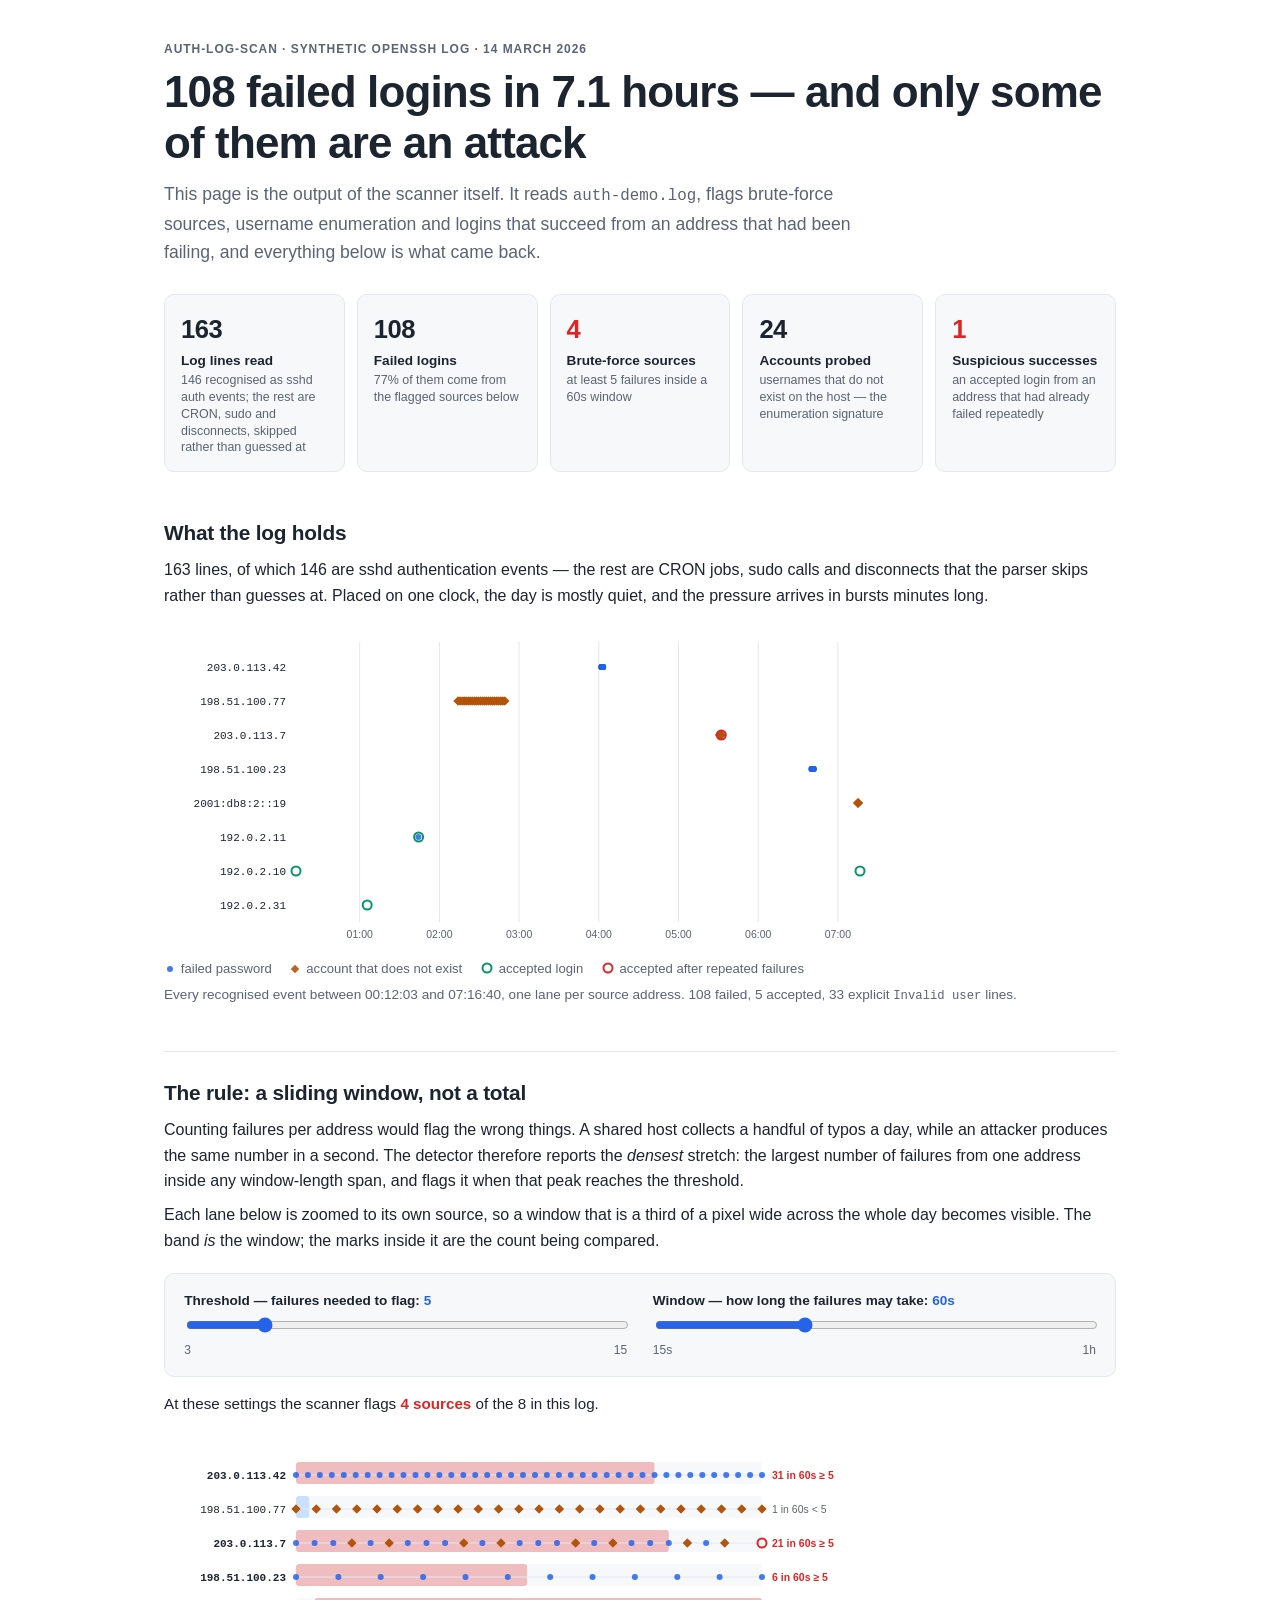
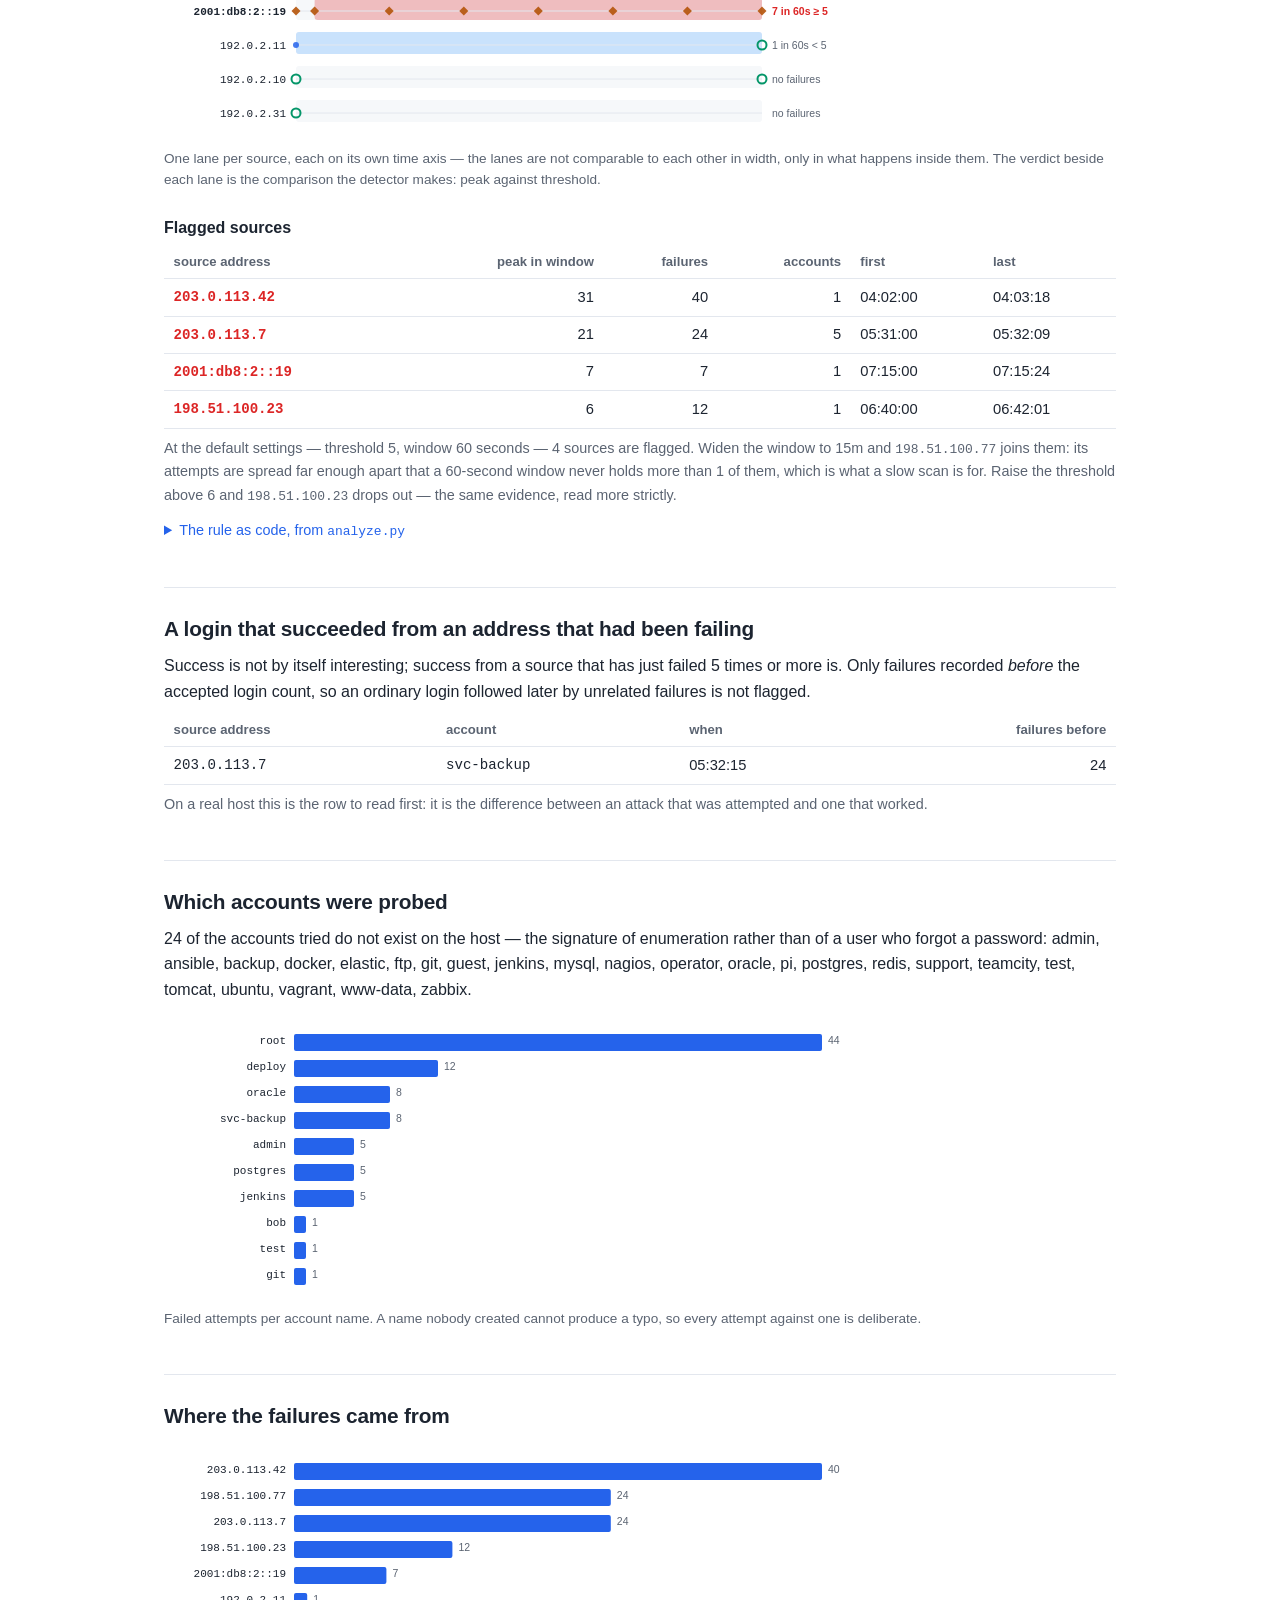
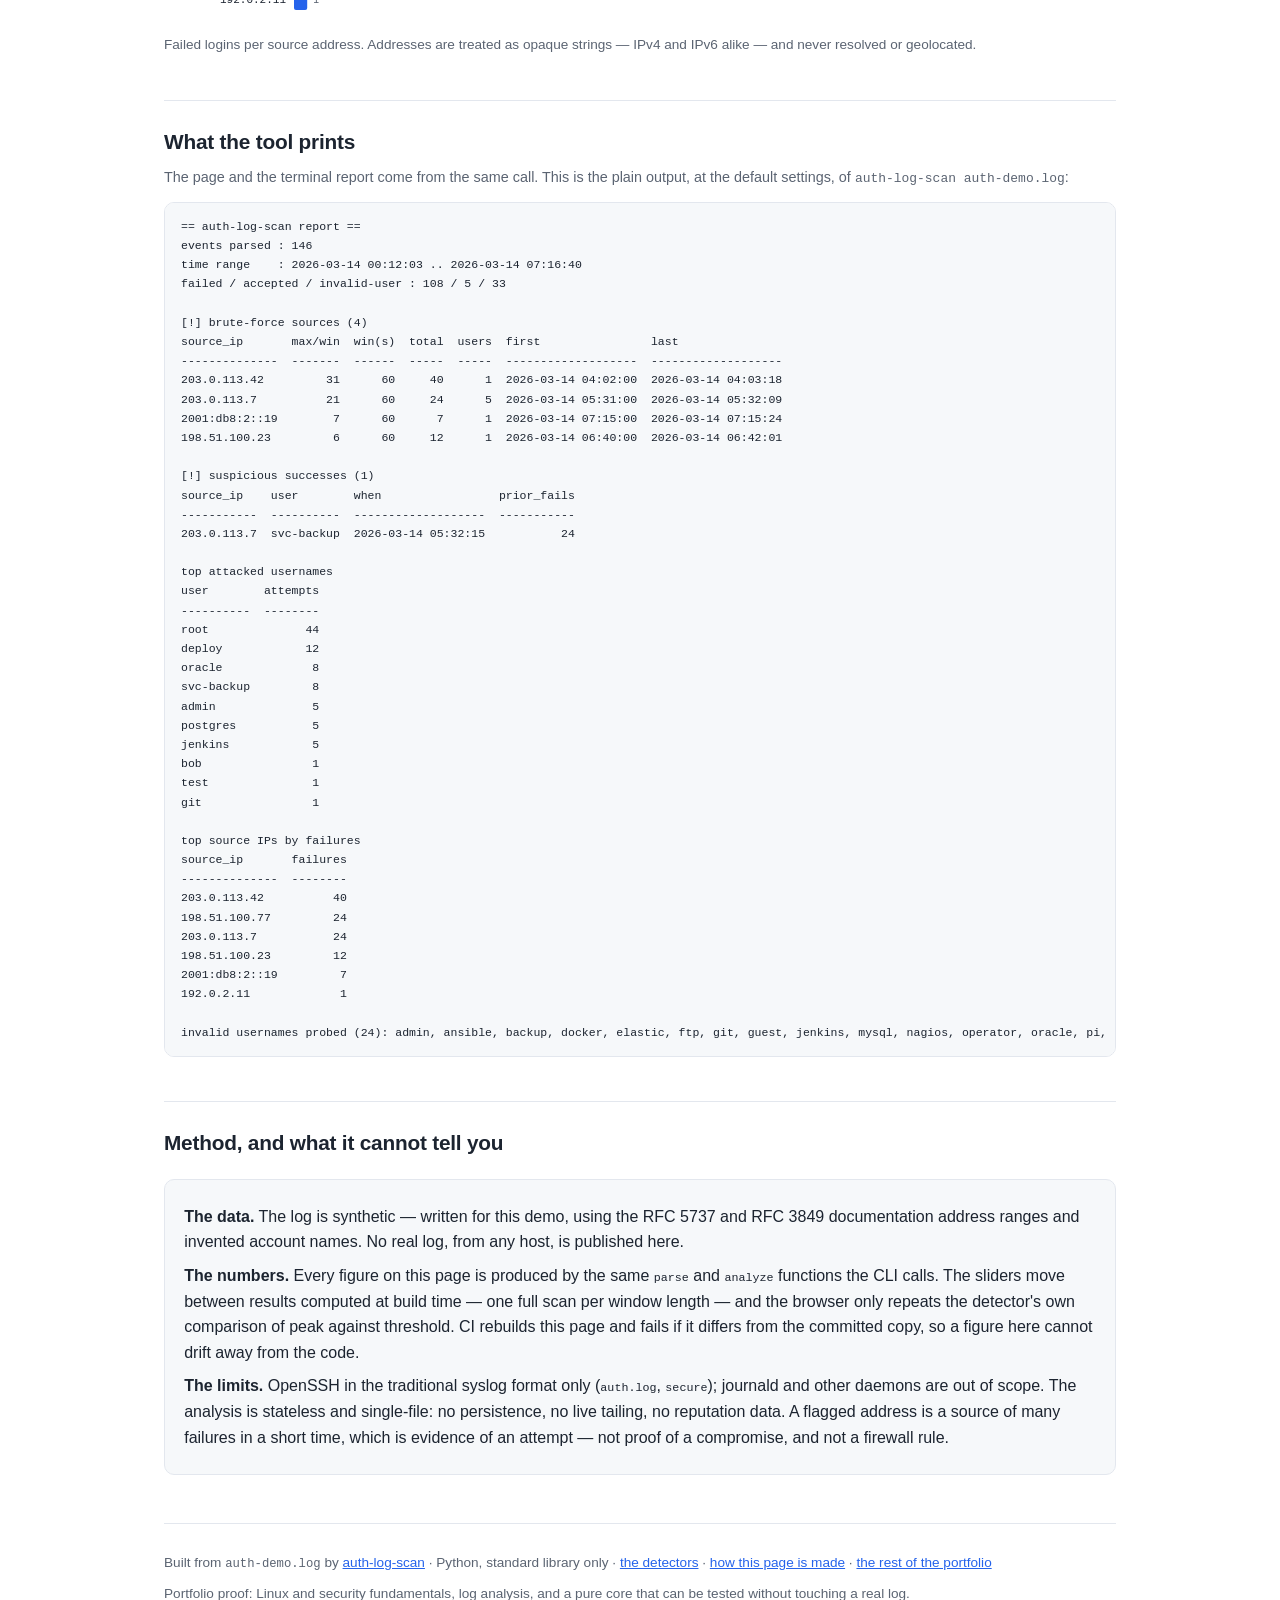
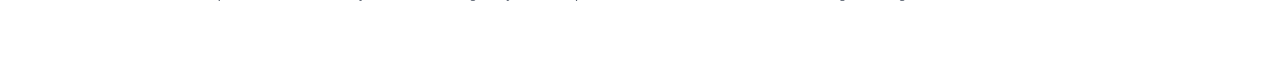
==== commit 6fa48f84: "feat: the page links back to the portfolio it is part of `0007` §5 clause 6, in the shape `0003` §7 " ====
--- a/docs/index.html
+++ b/docs/index.html
@@ -209,6 +209,11 @@
 .js .js-only { display: revert; }
 .js .no-js { display: none; }
 
+/* Tables scroll inside their own box, like the charts and the code blocks above.
+   `width: 100%` cannot save them: the flagged table's six columns hold monospace
+   addresses and timestamps that will not wrap, so its min-content width is ~474px —
+   wider than a phone — and without a container it drags the whole page sideways. */
+.table-wrap { overflow-x: auto; }
 table { border-collapse: collapse; width: 100%; font-size: 0.92rem; }
 th, td { text-align: left; padding: 0.4rem 0.6rem; border-bottom: 1px solid var(--border); }
 th { font-weight: 600; color: var(--muted); font-size: 0.82rem; }
@@ -324,21 +329,23 @@
 </figure>
 
 <h3>Flagged sources</h3>
-<table>
-  <thead>
-    <tr>
-      <th>source address</th>
-      <th class="num">peak in window</th>
-      <th class="num">failures</th>
-      <th class="num">accounts</th>
-      <th>first</th>
-      <th>last</th>
-    </tr>
-  </thead>
-  <tbody id="flagged-body">
+<div class="table-wrap">
+  <table>
+    <thead>
+      <tr>
+        <th>source address</th>
+        <th class="num">peak in window</th>
+        <th class="num">failures</th>
+        <th class="num">accounts</th>
+        <th>first</th>
+        <th>last</th>
+      </tr>
+    </thead>
+    <tbody id="flagged-body">
 <tr class="flagged"><td class="ip">203.0.113.42</td><td class="num">31</td><td class="num">40</td><td class="num">1</td><td>04:02:00</td><td>04:03:18</td></tr><tr class="flagged"><td class="ip">203.0.113.7</td><td class="num">21</td><td class="num">24</td><td class="num">5</td><td>05:31:00</td><td>05:32:09</td></tr><tr class="flagged"><td class="ip">2001:db8:2::19</td><td class="num">7</td><td class="num">7</td><td class="num">1</td><td>07:15:00</td><td>07:15:24</td></tr><tr class="flagged"><td class="ip">198.51.100.23</td><td class="num">6</td><td class="num">12</td><td class="num">1</td><td>06:40:00</td><td>06:42:01</td></tr>
-  </tbody>
-</table>
+    </tbody>
+  </table>
+</div>
 <p class="note">
   At the default settings — threshold 5, window 60 seconds —
   4 sources are flagged. Widen the window to 15m and
@@ -376,14 +383,16 @@
   accepted login count, so an ordinary login followed later by unrelated failures is not
   flagged.
 </p>
-<table>
-  <thead>
-    <tr><th>source address</th><th>account</th><th>when</th><th class="num">failures before</th></tr>
-  </thead>
-  <tbody>
+<div class="table-wrap">
+  <table>
+    <thead>
+      <tr><th>source address</th><th>account</th><th>when</th><th class="num">failures before</th></tr>
+    </thead>
+    <tbody>
 <tr><td class="ip">203.0.113.7</td><td class="user">svc-backup</td><td>05:32:15</td><td class="num">24</td></tr>
-  </tbody>
-</table>
+    </tbody>
+  </table>
+</div>
 <p class="note">
   On a real host this is the row to read first: it is the difference between an attack that
   was attempted and one that worked.
@@ -489,7 +498,8 @@
     Built from <code>auth-demo.log</code> by
     <a href="https://github.com/P0w3r223/auth-log-scan">auth-log-scan</a> · Python, standard library only ·
     <a href="https://github.com/P0w3r223/auth-log-scan/blob/main/src/auth_log_scan/analyze.py">the detectors</a> ·
-    <a href="https://github.com/P0w3r223/auth-log-scan/blob/main/src/auth_log_scan/site/build.py">how this page is made</a>
+    <a href="https://github.com/P0w3r223/auth-log-scan/blob/main/src/auth_log_scan/site/build.py">how this page is made</a> ·
+    <a href="https://github.com/P0w3r223">the rest of the portfolio</a>
   </p>
   <p>
     Portfolio proof: Linux and security fundamentals, log analysis, and a pure core that can
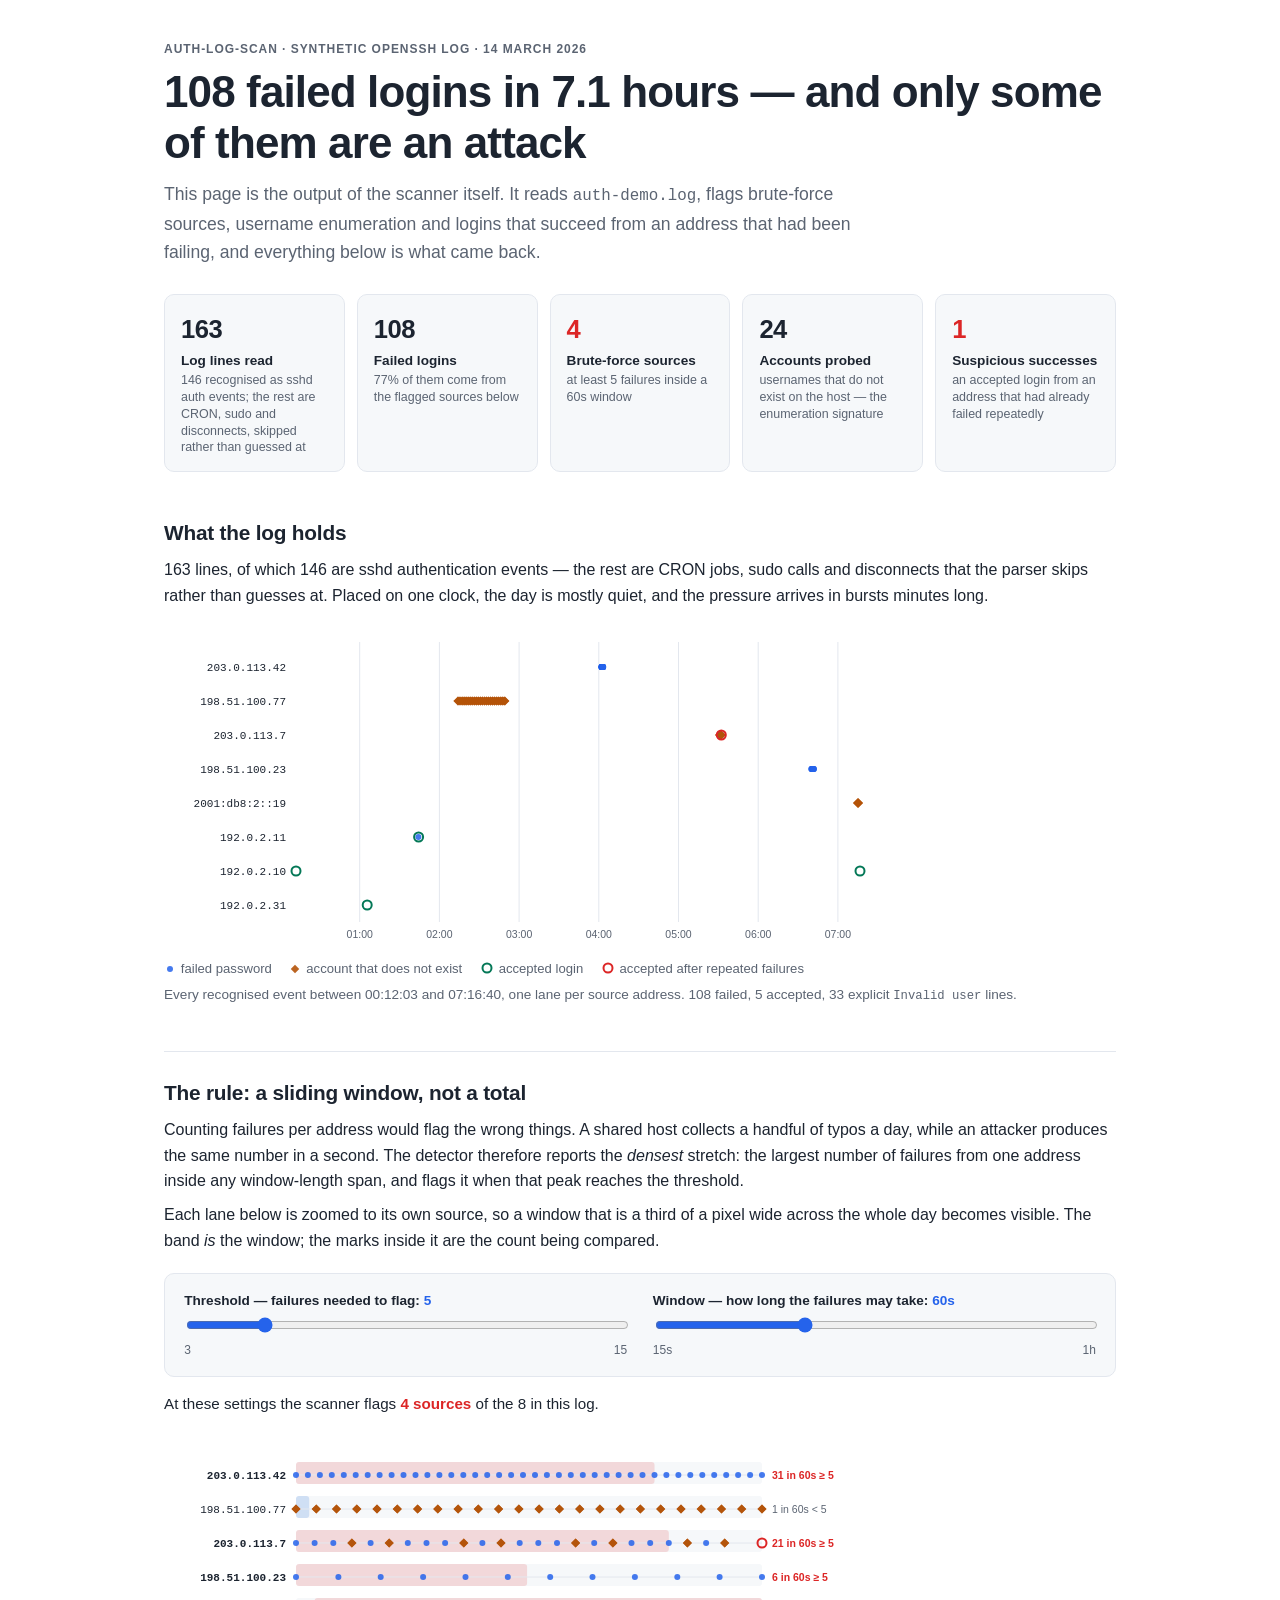
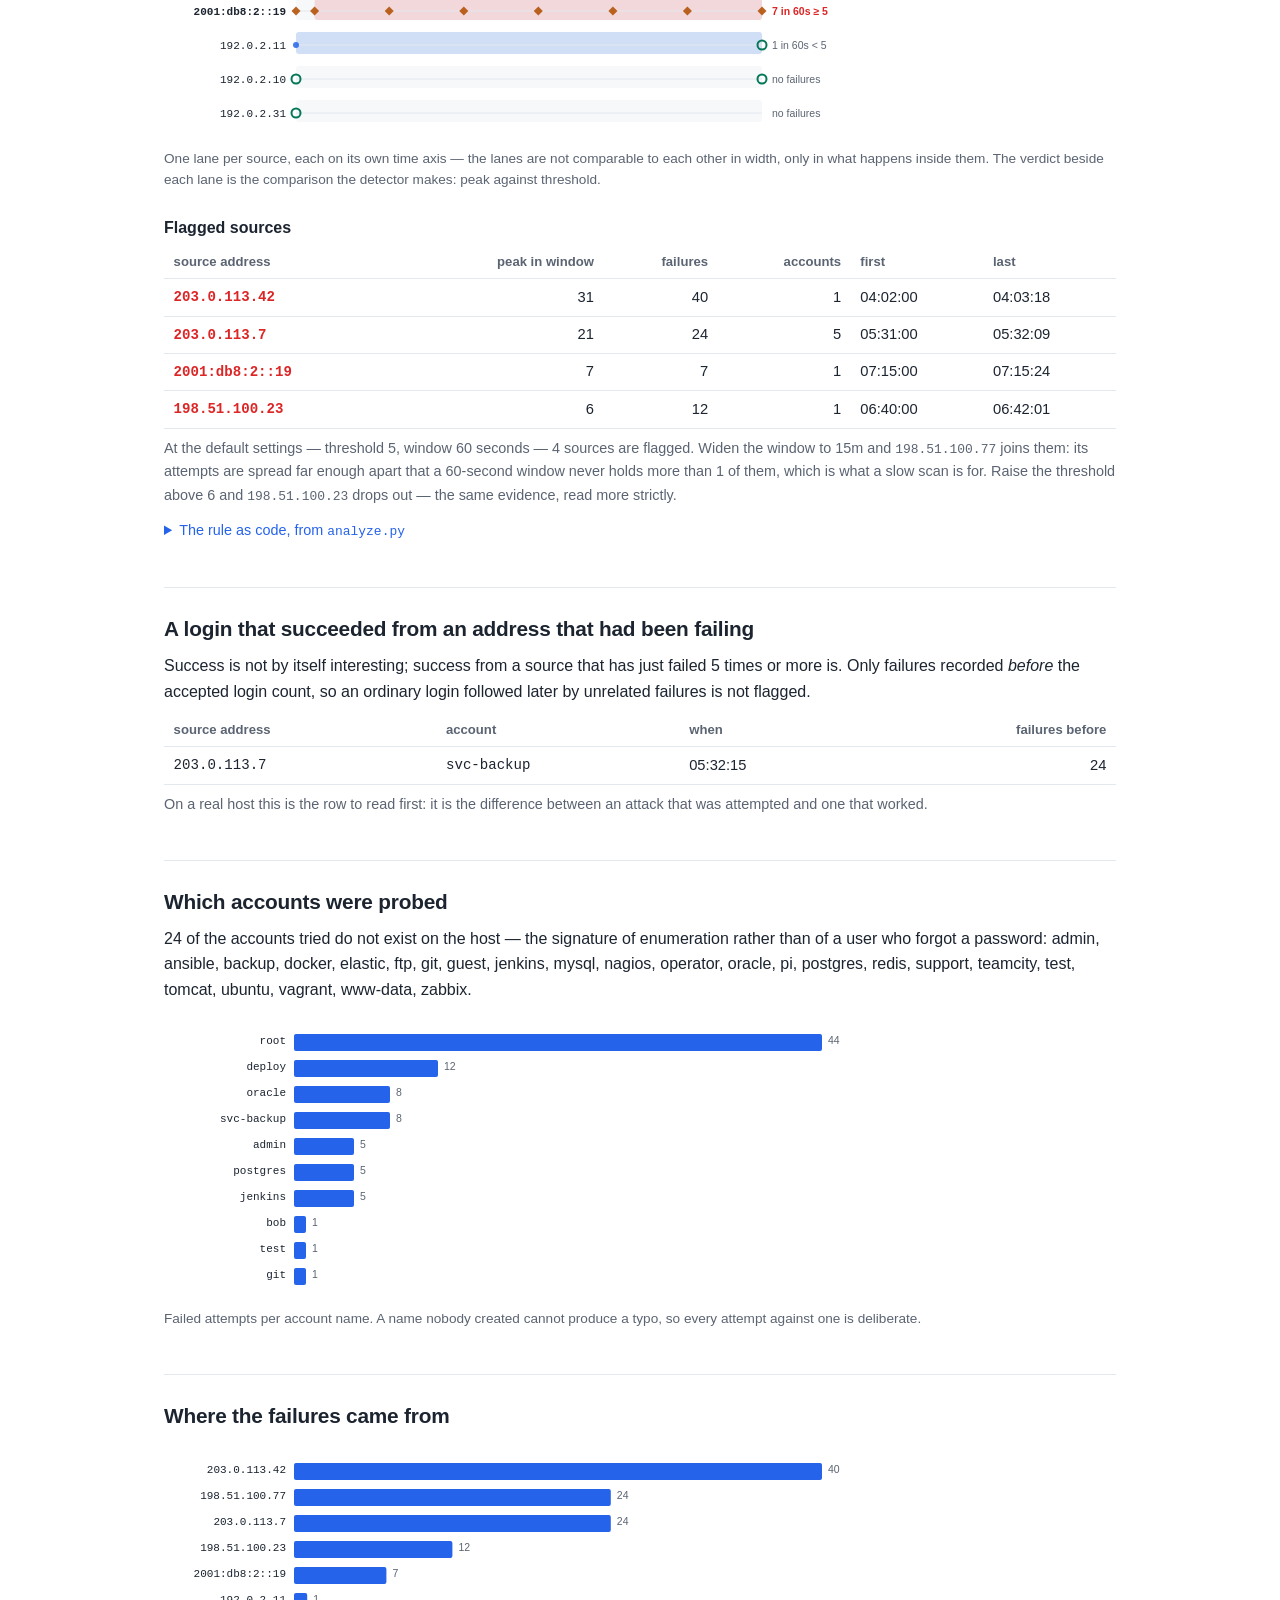
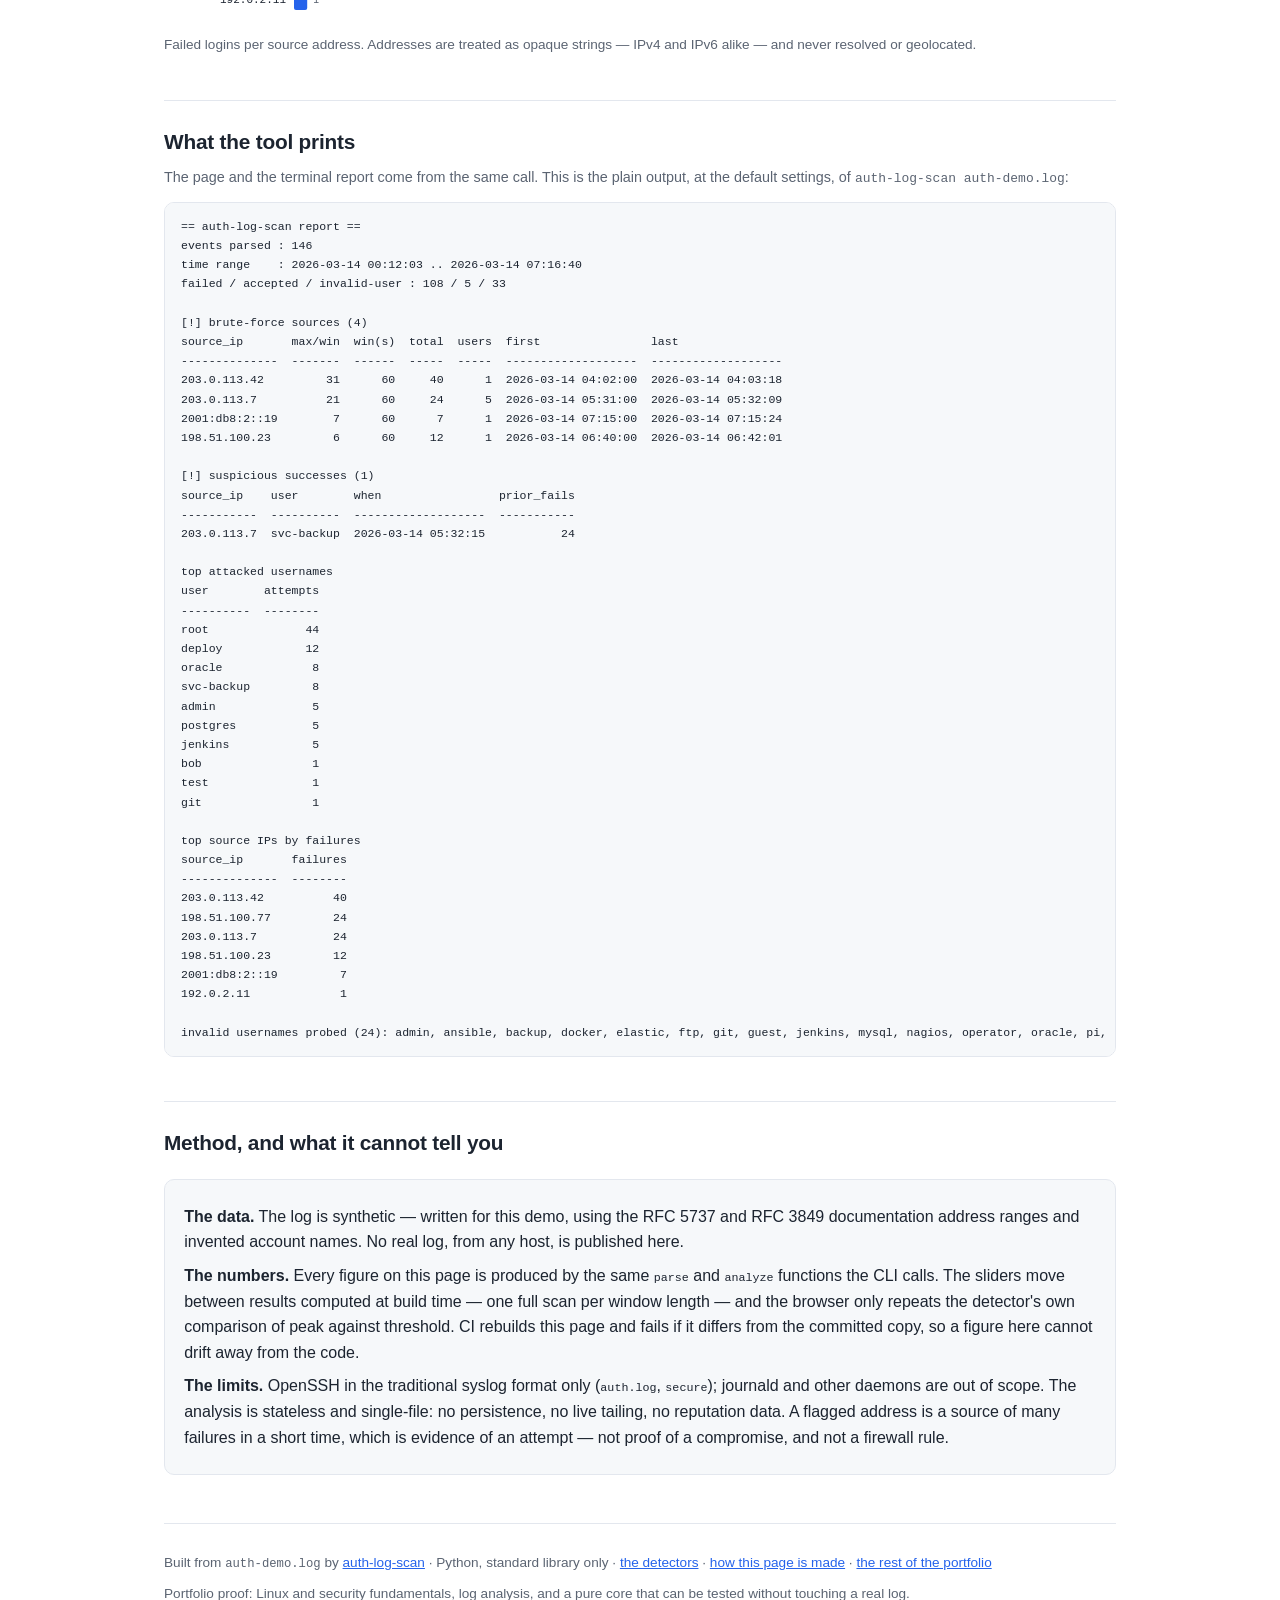
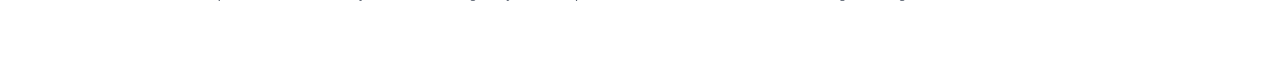
==== commit 45b7e7da: "fix: the marks clear the bands they are drawn on, and four of them did not `0008` §3.2 left this rep" ====
--- a/docs/index.html
+++ b/docs/index.html
@@ -23,8 +23,8 @@
   --text: #1c2430;
   --muted: #5b6472;
   --accent: #2563eb;
-  --accent-soft: #93c5fd;
-  --positive: #059669;
+  --accent-soft: #5b93e4;
+  --positive: #047857;
   --warn: #b45309;
   --danger: #dc2626;
   --radius: 10px;
@@ -38,7 +38,7 @@
     --text: #e6eaf2;
     --muted: #98a3b6;
     --accent: #6ea8fe;
-    --accent-soft: #2c4a7c;
+    --accent-soft: #4167a6;
     --positive: #34d399;
     --warn: #fbbf24;
     --danger: #f87171;
@@ -154,8 +154,22 @@
 .ev-accepted.breach { stroke: var(--danger); }
 
 /* The sliding window itself: a band over the densest span the detector found. */
-.chart .window-band { fill: var(--accent-soft); opacity: 0.45; }
-.chart .row.flagged .window-band { fill: var(--danger); opacity: 0.28; }
+/* 0.25, not 0.45, and 0.15 for the flagged variant. The event marks are emitted after the
+   band at the same y and height, so the band is their ground — and at the old opacities the
+   marks composite against it below SC 1.4.11's 3:1. Solved rather than guessed: these are the
+   highest opacities at which every mark clears, measured with the pinned token values.
+
+     window-band  @0.45  ev-failed 2.61  ev-invalid 2.75  ev-accepted 3.30   (would fail)
+     window-band  @0.25  ev-failed 3.09  ev-invalid 3.27  ev-accepted 4.05
+     flagged      @0.28  ev-failed 2.69  ev-invalid 2.70  ev-accepted 2.28   (fails today)
+     flagged      @0.15  ev-failed 3.15  ev-invalid 3.20  ev-accepted 3.99
+
+   The window band keeps its visibility against --surface (1.27:1 against 1.26:1 before). The
+   flagged band gives some up, 1.55:1 to 1.26:1, and can afford to: `.verdict`, `.row-label`
+   and the table's `td.ip` all carry the same state, so the row is not flagged by colour
+   alone. Dark clears at either opacity and is unchanged by this reasoning. */
+.chart .window-band { fill: var(--accent-soft); opacity: 0.25; }
+.chart .row.flagged .window-band { fill: var(--danger); opacity: 0.15; }
 .chart .verdict { font-size: 10.5px; fill: var(--muted); }
 .chart .row.flagged .verdict { fill: var(--danger); font-weight: 600; }
 .chart .row.flagged .row-label { font-weight: 700; }
